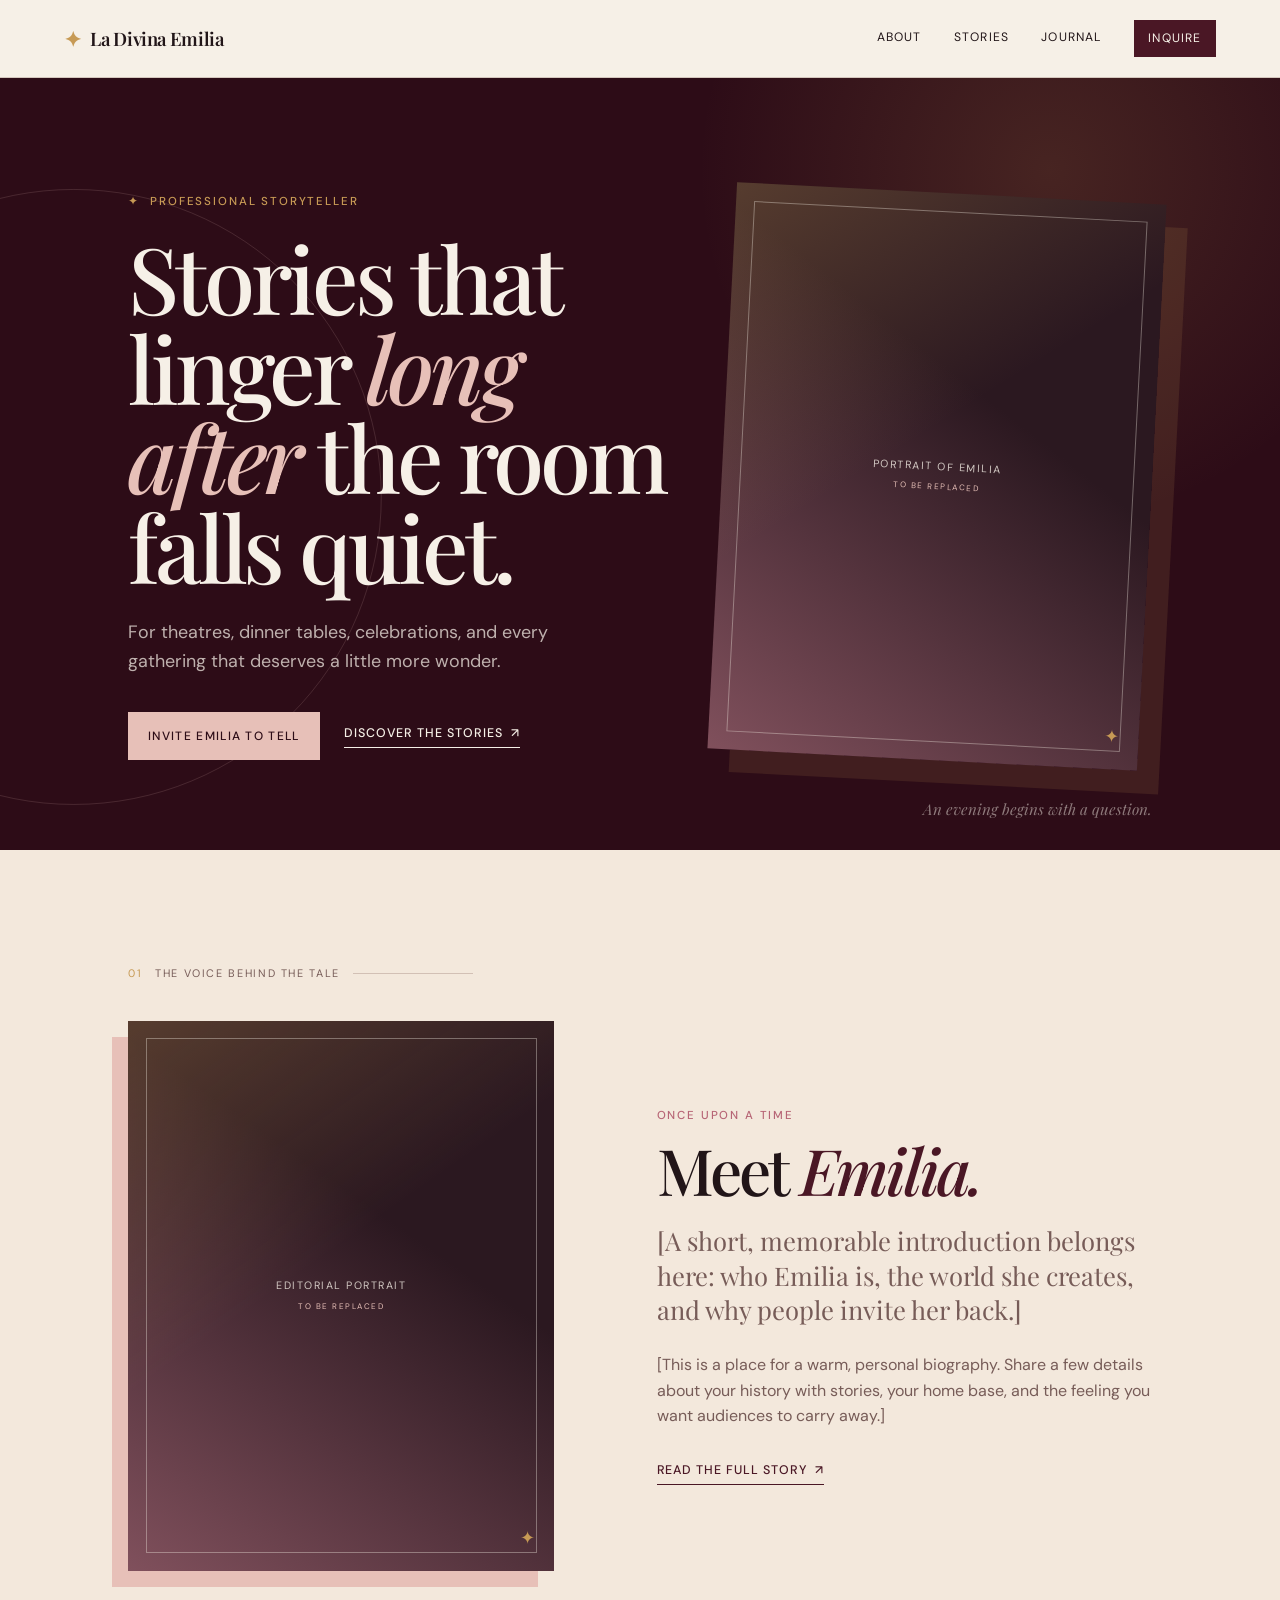
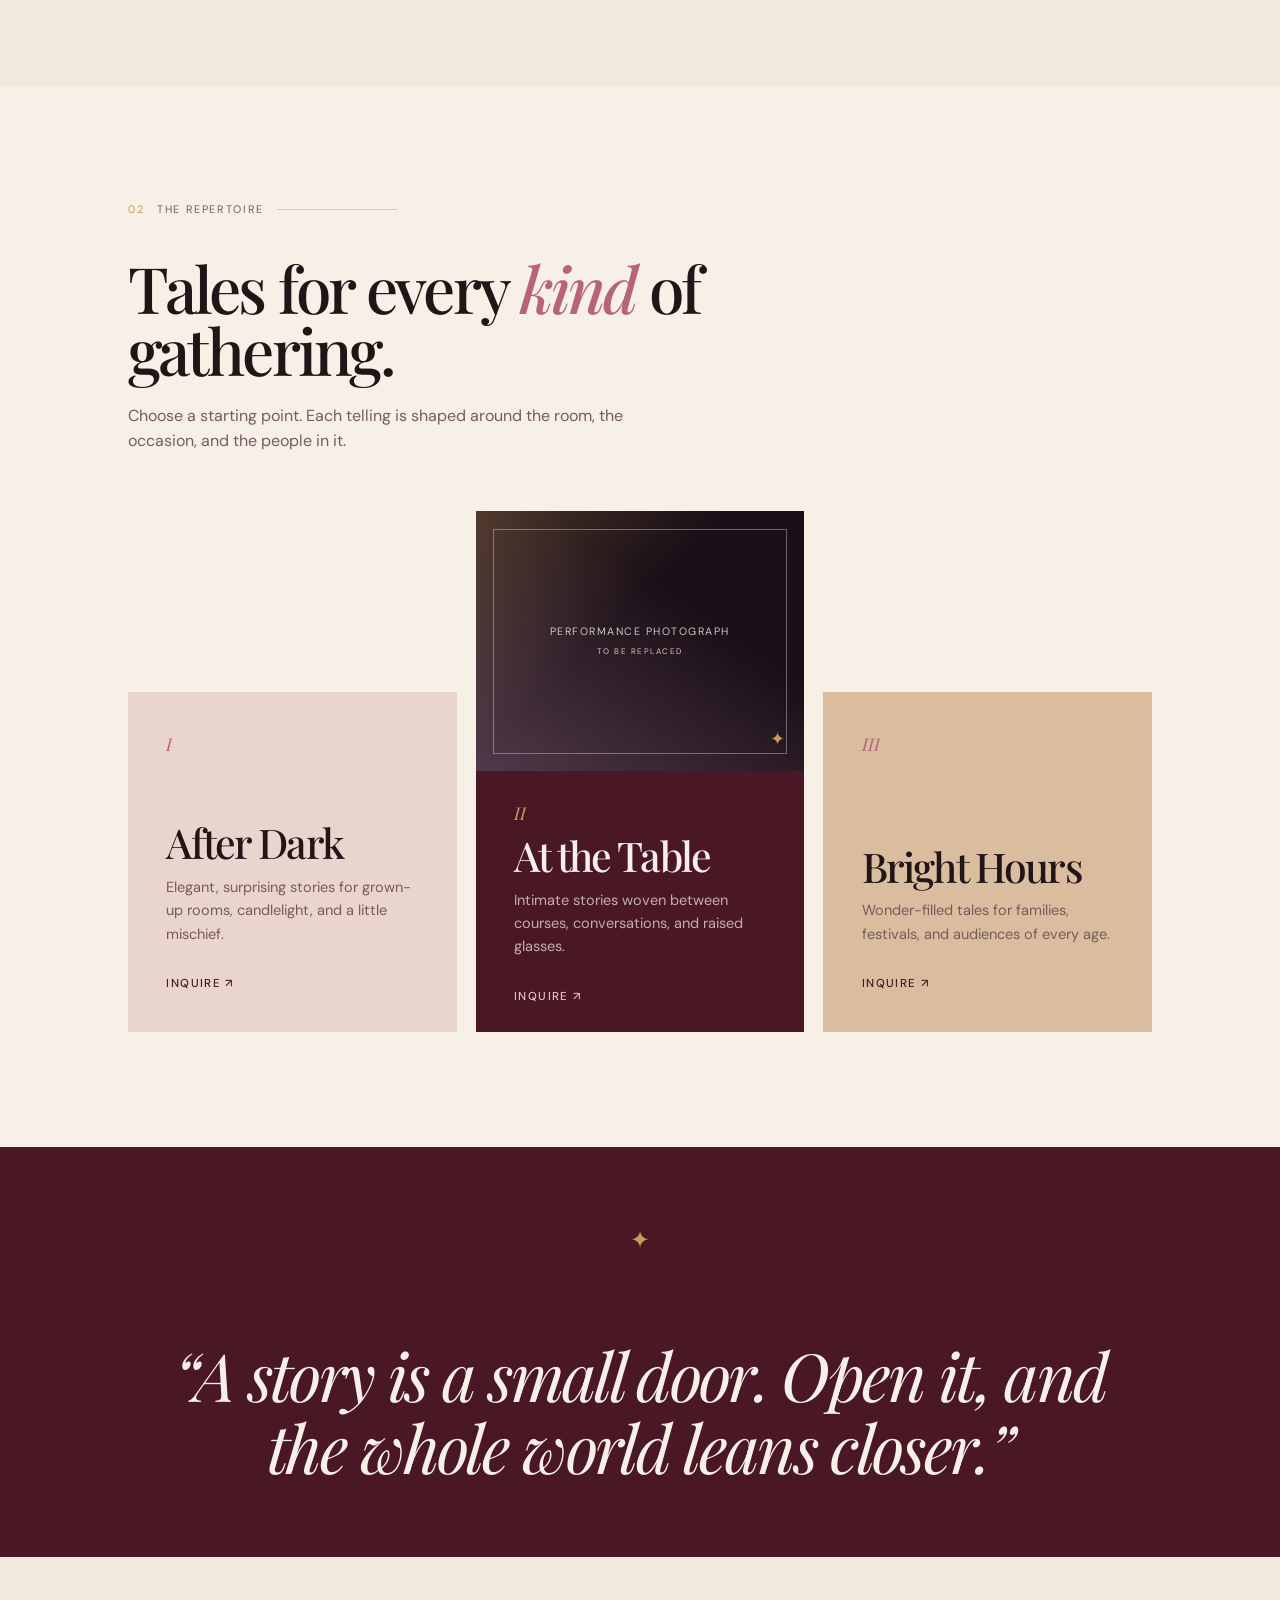
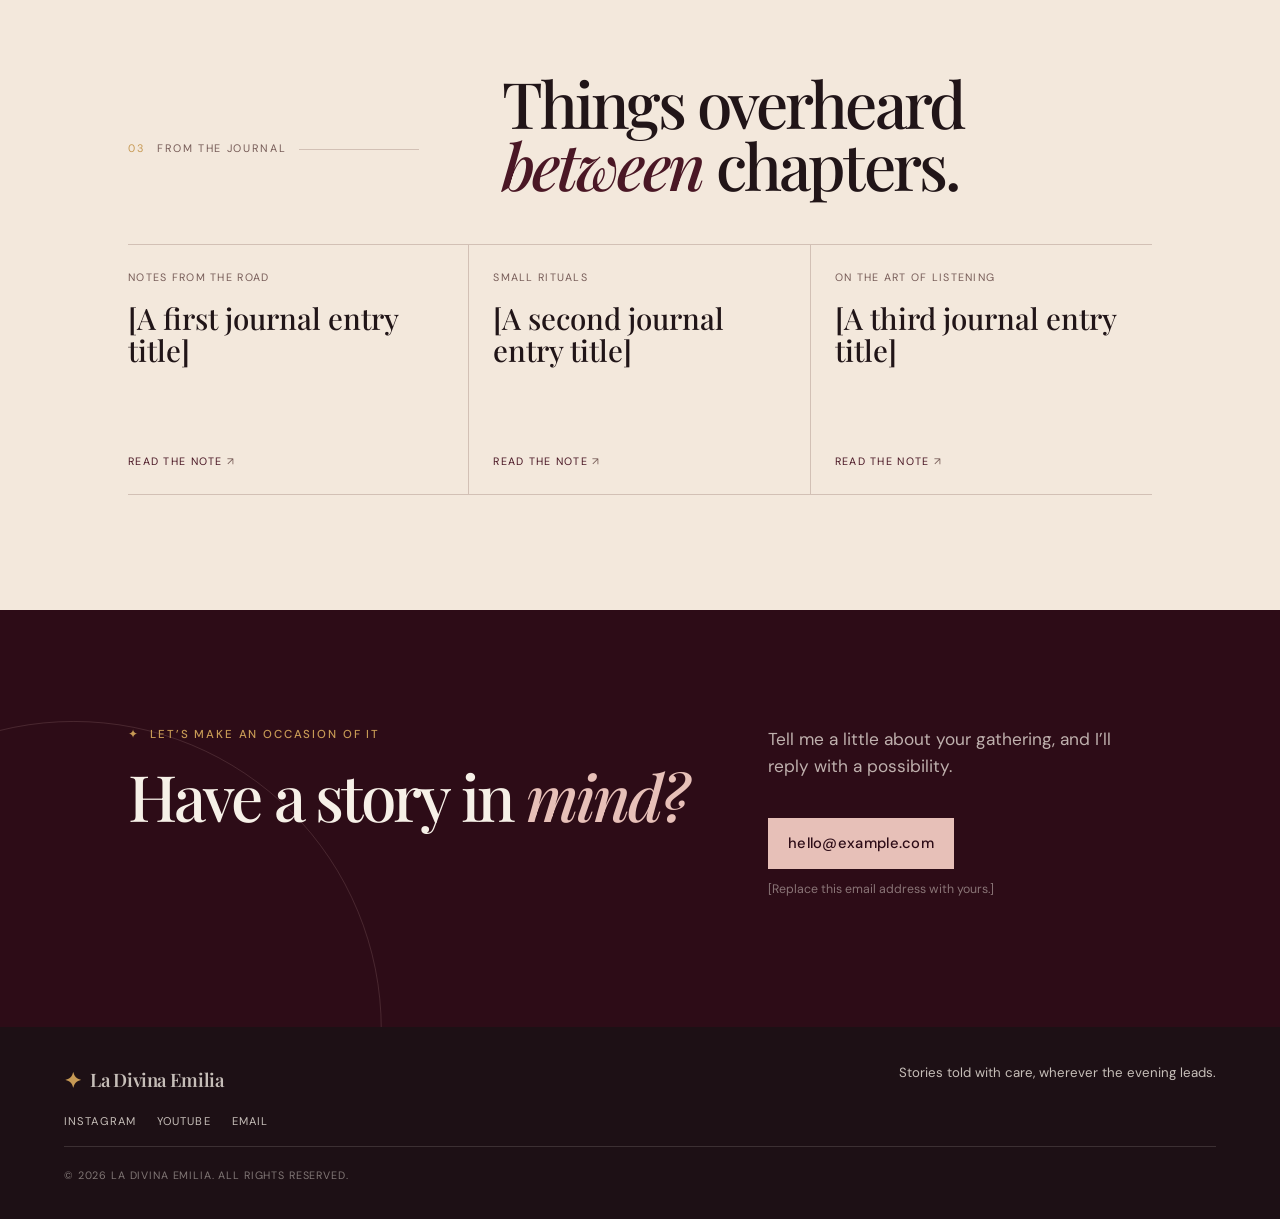
==== public/index.html @ 4ea96e6a "Build Belle Epoque storyteller template" ====
<!doctype html>
<html lang="en">
  <head>
    <meta charset="utf-8">
    <meta name="viewport" content="width=device-width, initial-scale=1">
    <meta name="description" content="La Divina Emilia — a professional storyteller for gatherings that deserve to be remembered.">
    <title>La Divina Emilia — Professional Storyteller</title>
    <link rel="preconnect" href="https://fonts.googleapis.com">
    <link rel="preconnect" href="https://fonts.gstatic.com" crossorigin>
    <link href="https://fonts.googleapis.com/css2?family=DM+Sans:opsz,wght@9..40,400;9..40,500&family=Playfair+Display:ital,wght@0,500;0,600;1,500;1,600&display=swap" rel="stylesheet">
    <link rel="stylesheet" href="styles.css">
  </head>
  <body>
    <a class="skip-link" href="#main">Skip to content</a>

    <header class="site-header">
      <a class="brand" href="#top" aria-label="La Divina Emilia, home">
        <span class="brand-mark" aria-hidden="true">✦</span>
        <span>La Divina Emilia</span>
      </a>
      <nav aria-label="Primary navigation">
        <a href="#about">About</a>
        <a href="#stories">Stories</a>
        <a href="#journal">Journal</a>
        <a class="nav-contact" href="#contact">Inquire</a>
      </nav>
    </header>

    <main id="main">
      <section class="hero" id="top">
        <div class="hero-copy">
          <p class="eyebrow"><span aria-hidden="true">✦</span> Professional storyteller</p>
          <h1>Stories that linger <em>long after</em> the room falls quiet.</h1>
          <p class="hero-intro">For theatres, dinner tables, celebrations, and every gathering that deserves a little more wonder.</p>
          <div class="hero-actions">
            <a class="button button-primary" href="#contact">Invite Emilia to tell</a>
            <a class="text-link" href="#stories">Discover the stories <span aria-hidden="true">↗</span></a>
          </div>
        </div>
        <div class="hero-portrait photo-placeholder" role="img" aria-label="Placeholder for a portrait of Emilia">
          <span>Portrait of Emilia<br><small>to be replaced</small></span>
        </div>
        <p class="hero-caption">An evening begins with a question.</p>
      </section>

      <section class="about section" id="about">
        <div class="section-label"><span>01</span> The voice behind the tale</div>
        <div class="about-grid">
          <div class="about-image photo-placeholder" role="img" aria-label="Placeholder for an editorial portrait of Emilia">
            <span>Editorial portrait<br><small>to be replaced</small></span>
          </div>
          <div class="about-copy">
            <p class="eyebrow">Once upon a time</p>
            <h2>Meet <em>Emilia.</em></h2>
            <p class="lead">[A short, memorable introduction belongs here: who Emilia is, the world she creates, and why people invite her back.]</p>
            <p>[This is a place for a warm, personal biography. Share a few details about your history with stories, your home base, and the feeling you want audiences to carry away.]</p>
            <a class="text-link" href="#contact">Read the full story <span aria-hidden="true">↗</span></a>
          </div>
        </div>
      </section>

      <section class="stories section" id="stories">
        <div class="section-heading">
          <div class="section-label"><span>02</span> The repertoire</div>
          <h2>Tales for every <em>kind</em> of gathering.</h2>
          <p>Choose a starting point. Each telling is shaped around the room, the occasion, and the people in it.</p>
        </div>
        <div class="story-grid">
          <article class="story-card">
            <p class="card-number">I</p>
            <h3>After Dark</h3>
            <p>Elegant, surprising stories for grown-up rooms, candlelight, and a little mischief.</p>
            <a href="#contact" aria-label="Ask about After Dark stories">Inquire <span aria-hidden="true">↗</span></a>
          </article>
          <article class="story-card feature-card">
            <div class="feature-image photo-placeholder" role="img" aria-label="Placeholder for a storytelling performance photograph">
              <span>Performance photograph<br><small>to be replaced</small></span>
            </div>
            <p class="card-number">II</p>
            <h3>At the Table</h3>
            <p>Intimate stories woven between courses, conversations, and raised glasses.</p>
            <a href="#contact" aria-label="Ask about At the Table stories">Inquire <span aria-hidden="true">↗</span></a>
          </article>
          <article class="story-card">
            <p class="card-number">III</p>
            <h3>Bright Hours</h3>
            <p>Wonder-filled tales for families, festivals, and audiences of every age.</p>
            <a href="#contact" aria-label="Ask about Bright Hours stories">Inquire <span aria-hidden="true">↗</span></a>
          </article>
        </div>
      </section>

      <section class="quote-band" aria-label="Storytelling quote">
        <span class="spark" aria-hidden="true">✦</span>
        <blockquote>“A story is a small door. Open it, and the whole world leans closer.”</blockquote>
      </section>

      <section class="journal section" id="journal">
        <div class="journal-heading">
          <div class="section-label"><span>03</span> From the journal</div>
          <h2>Things overheard <em>between</em> chapters.</h2>
        </div>
        <div class="journal-grid">
          <a class="journal-item" href="#contact">
            <span>Notes from the road</span>
            <strong>[A first journal entry title]</strong>
            <i>Read the note <span aria-hidden="true">↗</span></i>
          </a>
          <a class="journal-item" href="#contact">
            <span>Small rituals</span>
            <strong>[A second journal entry title]</strong>
            <i>Read the note <span aria-hidden="true">↗</span></i>
          </a>
          <a class="journal-item" href="#contact">
            <span>On the art of listening</span>
            <strong>[A third journal entry title]</strong>
            <i>Read the note <span aria-hidden="true">↗</span></i>
          </a>
        </div>
      </section>

      <section class="contact" id="contact">
        <div>
          <p class="eyebrow"><span aria-hidden="true">✦</span> Let’s make an occasion of it</p>
          <h2>Have a story in <em>mind?</em></h2>
        </div>
        <div class="contact-copy">
          <p>Tell me a little about your gathering, and I’ll reply with a possibility.</p>
          <a class="button button-light" href="mailto:hello@example.com">hello@example.com</a>
          <p class="contact-note">[Replace this email address with yours.]</p>
        </div>
      </section>
    </main>

    <footer class="site-footer">
      <a class="brand" href="#top"><span class="brand-mark" aria-hidden="true">✦</span><span>La Divina Emilia</span></a>
      <p>Stories told with care, wherever the evening leads.</p>
      <div class="social-links">
        <a href="https://instagram.com/" target="_blank" rel="noreferrer">Instagram</a>
        <a href="https://youtube.com/" target="_blank" rel="noreferrer">YouTube</a>
        <a href="mailto:hello@example.com">Email</a>
      </div>
      <small>© <span id="year">2026</span> La Divina Emilia. All rights reserved.</small>
    </footer>
  </body>
</html>
---- public/styles.css ----
:root {
  --ink: #211518;
  --wine: #4a1725;
  --deep-wine: #2d0c17;
  --rose: #b76576;
  --blush: #e7c0b8;
  --cream: #f6f0e7;
  --gold: #c79a55;
  --muted: #775c58;
  --line: rgba(91, 50, 44, .22);
  --display: "Playfair Display", Georgia, serif;
  --body: "DM Sans", Helvetica, Arial, sans-serif;
}

* { box-sizing: border-box; }
html { scroll-behavior: smooth; }
body { margin: 0; color: var(--ink); background: var(--cream); font-family: var(--body); font-size: 16px; line-height: 1.6; }
a { color: inherit; text-decoration: none; }
.skip-link { position: fixed; z-index: 10; top: 12px; left: 12px; transform: translateY(-170%); padding: .6rem .9rem; background: var(--cream); color: var(--deep-wine); }
.skip-link:focus { transform: translateY(0); }

.site-header { min-height: 78px; display: flex; align-items: center; justify-content: space-between; gap: 1.5rem; padding: 1.2rem clamp(1.25rem, 5vw, 5rem); border-bottom: 1px solid var(--line); }
.brand { display: inline-flex; align-items: center; gap: .55rem; font-family: var(--display); font-size: 1.16rem; font-weight: 600; letter-spacing: -.02em; }
.brand-mark, .spark { color: var(--gold); font-size: 1.15em; }
nav { display: flex; align-items: center; gap: clamp(.75rem, 2.5vw, 2.3rem); font-size: .76rem; letter-spacing: .1em; text-transform: uppercase; }
nav a:not(.nav-contact) { border-bottom: 1px solid transparent; }
nav a:not(.nav-contact):hover { border-color: var(--wine); }
.nav-contact { padding: .55rem .9rem; color: var(--cream); background: var(--wine); }

.hero { position: relative; display: grid; grid-template-columns: minmax(0, 1fr) minmax(300px, .8fr); min-height: min(760px, calc(100vh - 78px)); padding: clamp(4rem, 9vw, 8.5rem) clamp(1.25rem, 10vw, 11rem) clamp(3.5rem, 7vw, 7rem); overflow: hidden; background: radial-gradient(circle at 82% 12%, rgba(199,154,85,.17), transparent 22rem), var(--deep-wine); color: var(--cream); }
.hero::before, .contact::before { content: ""; position: absolute; width: 48vw; height: 48vw; max-width: 700px; max-height: 700px; border: 1px solid rgba(231,192,184,.15); border-radius: 50%; transform: translate(-38%, 18%); }
.hero-copy { position: relative; z-index: 1; align-self: center; max-width: 700px; }
.eyebrow { margin: 0 0 1.3rem; color: var(--gold); font-size: .72rem; font-weight: 500; letter-spacing: .16em; text-transform: uppercase; }
.eyebrow span { margin-right: .35rem; }
h1, h2, h3, p { margin-top: 0; }
h1, h2, h3 { font-family: var(--display); font-weight: 500; line-height: .97; letter-spacing: -.045em; }
h1 { max-width: 680px; margin-bottom: 1.75rem; font-size: clamp(3.6rem, 7.2vw, 7.5rem); }
h1 em, h2 em { color: var(--blush); font-weight: 500; }
.hero-intro { max-width: 470px; margin-bottom: 2.3rem; color: rgba(246,240,231,.72); font-size: clamp(1rem, 1.4vw, 1.2rem); }
.hero-actions { display: flex; flex-wrap: wrap; align-items: center; gap: 1.5rem; }
.button { display: inline-flex; justify-content: center; align-items: center; min-height: 48px; padding: .85rem 1.25rem; font-size: .75rem; font-weight: 500; letter-spacing: .11em; text-transform: uppercase; transition: transform .2s ease, background .2s ease; }
.button:hover { transform: translateY(-2px); }
.button-primary { color: var(--deep-wine); background: var(--blush); }
.text-link { display: inline-block; border-bottom: 1px solid currentColor; padding-bottom: .18rem; font-size: .78rem; font-weight: 500; letter-spacing: .08em; text-transform: uppercase; }
.text-link span { margin-left: .25rem; }
.hero .text-link { color: var(--cream); }
.photo-placeholder { position: relative; display: grid; place-items: center; overflow: hidden; min-height: 280px; color: rgba(246,240,231,.8); text-align: center; text-transform: uppercase; letter-spacing: .14em; font-size: .67rem; line-height: 1.8; background: linear-gradient(145deg, rgba(199,154,85,.28), transparent 44%), linear-gradient(35deg, #80505c, #2b1820 63%); }
.photo-placeholder::before { content: ""; position: absolute; inset: 1.1rem; border: 1px solid rgba(246,240,231,.36); }
.photo-placeholder::after { content: "✦"; position: absolute; bottom: 1rem; right: 1.1rem; color: var(--gold); font-size: 1.1rem; }
.photo-placeholder span { position: relative; z-index: 1; }
.photo-placeholder small { color: var(--blush); font-size: .75em; }
.hero-portrait { justify-self: end; width: min(100%, 430px); min-height: 510px; transform: rotate(3deg); box-shadow: 1.4rem 1.4rem 0 rgba(199,154,85,.13); }
.hero-caption { position: absolute; bottom: 1.8rem; right: clamp(1.25rem, 10vw, 11rem); margin: 0; color: rgba(246,240,231,.48); font-family: var(--display); font-size: .95rem; font-style: italic; }

.section { padding: clamp(4.5rem, 9vw, 9rem) clamp(1.25rem, 10vw, 11rem); }
.section-label { display: flex; align-items: center; gap: .8rem; margin-bottom: 2.4rem; color: var(--muted); font-size: .68rem; letter-spacing: .15em; text-transform: uppercase; }
.section-label::after { content: ""; width: min(13vw, 120px); height: 1px; background: var(--line); }
.section-label span { color: var(--gold); }
.about { background: #f3e8dc; }
.about-grid { display: grid; grid-template-columns: minmax(270px, .86fr) minmax(0, 1fr); align-items: center; gap: clamp(2.5rem, 8vw, 9rem); max-width: 1200px; margin: 0 auto; }
.about-image { min-height: 550px; box-shadow: -1rem 1rem 0 var(--blush); }
.about-copy { max-width: 560px; }
.about-copy .eyebrow { margin-bottom: .9rem; color: var(--rose); }
h2 { margin-bottom: 1.35rem; font-size: clamp(3rem, 5vw, 5.6rem); }
.about h2 em { color: var(--wine); }
.lead { font-family: var(--display); font-size: clamp(1.25rem, 2vw, 1.65rem); line-height: 1.35; }
.about-copy p:not(.eyebrow) { color: var(--muted); }
.about-copy .text-link { margin-top: 1rem; color: var(--wine); }

.stories { background: var(--cream); }
.section-heading { max-width: 710px; margin-bottom: 3.6rem; }
.section-heading h2 { max-width: 650px; }
.section-heading h2 em { color: var(--rose); }
.section-heading > p { max-width: 500px; color: var(--muted); }
.story-grid { display: grid; grid-template-columns: repeat(3, 1fr); align-items: end; gap: 1.2rem; }
.story-card { min-height: 340px; display: flex; flex-direction: column; justify-content: flex-end; padding: clamp(1.5rem, 3vw, 2.7rem); background: #e9d5ce; }
.story-card:nth-child(3) { background: #d9bd9e; }
.card-number { margin-bottom: auto; color: var(--rose); font-family: var(--display); font-size: 1.1rem; font-style: italic; }
.story-card h3 { margin-bottom: .8rem; font-size: clamp(2rem, 3.2vw, 3.15rem); }
.story-card > p:not(.card-number) { max-width: 265px; color: var(--muted); font-size: .91rem; }
.story-card > a { margin-top: .9rem; color: var(--wine); font-size: .72rem; font-weight: 500; letter-spacing: .12em; text-transform: uppercase; }
.feature-card { min-height: 520px; padding: 0; background: var(--wine); color: var(--cream); }
.feature-card > *:not(.feature-image) { margin-right: clamp(1.5rem, 3vw, 2.7rem); margin-left: clamp(1.5rem, 3vw, 2.7rem); }
.feature-image { min-height: 260px; margin-bottom: 1.7rem; background: linear-gradient(135deg, rgba(199,154,85,.27), transparent 42%), linear-gradient(35deg, #513949, #1b1017 64%); }
.feature-card .card-number { margin-bottom: .6rem; color: var(--gold); }
.feature-card > p:not(.card-number) { color: rgba(246,240,231,.7); }
.feature-card > a { padding-bottom: 1.6rem; color: var(--blush); }

.quote-band { display: grid; place-items: center; min-height: 410px; padding: 3rem 1.25rem; text-align: center; background: var(--wine); color: var(--cream); }
.quote-band .spark { font-size: 1.5rem; }
blockquote { max-width: 950px; margin: 1.7rem 0 0; font-family: var(--display); font-size: clamp(2.15rem, 5.2vw, 5rem); font-style: italic; line-height: 1.08; letter-spacing: -.04em; }

.journal { background: #f3e8dc; }
.journal-heading { display: flex; justify-content: space-between; align-items: end; gap: 3rem; margin-bottom: 3rem; }
.journal-heading h2 { max-width: 650px; margin: 0; }
.journal-heading h2 em { color: var(--wine); }
.journal-grid { display: grid; grid-template-columns: repeat(3, 1fr); border-top: 1px solid var(--line); }
.journal-item { min-height: 250px; display: flex; flex-direction: column; gap: 1rem; padding: 1.5rem 1.5rem 1.5rem 0; border-bottom: 1px solid var(--line); border-right: 1px solid var(--line); transition: background .2s ease, padding .2s ease; }
.journal-item:not(:first-child) { padding-left: 1.5rem; }
.journal-item:last-child { border-right: 0; }
.journal-item:hover { padding-top: 1.15rem; background: rgba(199,154,85,.08); }
.journal-item span, .journal-item i { color: var(--muted); font-size: .67rem; font-style: normal; letter-spacing: .12em; text-transform: uppercase; }
.journal-item strong { font-family: var(--display); font-size: clamp(1.4rem, 2.3vw, 2.1rem); font-weight: 500; line-height: 1.08; }
.journal-item i { margin-top: auto; color: var(--wine); }

.contact { position: relative; display: grid; grid-template-columns: 1.2fr .8fr; gap: 4rem; padding: clamp(4.5rem, 9vw, 8rem) clamp(1.25rem, 10vw, 11rem); overflow: hidden; background: var(--deep-wine); color: var(--cream); }
.contact > * { position: relative; z-index: 1; }
.contact h2 { margin: 0; }
.contact-copy { max-width: 390px; align-self: end; }
.contact-copy > p:first-child { color: rgba(246,240,231,.72); font-size: 1.08rem; }
.button-light { margin: 1.25rem 0 .7rem; color: var(--deep-wine); background: var(--blush); text-transform: none; letter-spacing: .02em; font-size: .92rem; }
.contact-note { color: rgba(246,240,231,.46); font-size: .77rem; }

.site-footer { display: grid; grid-template-columns: 1fr auto; gap: 1rem 3rem; padding: 2.2rem clamp(1.25rem, 5vw, 5rem); background: #1d1015; color: rgba(246,240,231,.78); }
.site-footer > p { margin: 0; font-size: .83rem; }
.social-links { display: flex; gap: 1.3rem; font-size: .7rem; letter-spacing: .1em; text-transform: uppercase; }
.social-links a:hover { color: var(--blush); }
.site-footer small { grid-column: 1 / -1; padding-top: 1.2rem; border-top: 1px solid rgba(246,240,231,.14); color: rgba(246,240,231,.46); font-size: .67rem; letter-spacing: .08em; text-transform: uppercase; }

@media (max-width: 780px) {
  .site-header { min-height: auto; padding-top: 1rem; padding-bottom: 1rem; }
  nav { gap: .85rem; font-size: .64rem; }
  nav a:not(.nav-contact) { display: none; }
  .hero { grid-template-columns: 1fr; gap: 2.5rem; min-height: auto; padding-top: 5rem; }
  .hero-portrait { justify-self: start; width: min(80%, 390px); min-height: 410px; }
  .hero-caption { display: none; }
  .about-grid, .contact { grid-template-columns: 1fr; }
  .about-image { min-height: 390px; max-width: 450px; }
  .story-grid { grid-template-columns: 1fr; }
  .story-card { min-height: 300px; }
  .feature-card { min-height: 0; }
  .journal-heading { display: block; }
  .journal-heading .section-label { margin-bottom: 1.5rem; }
  .journal-grid { grid-template-columns: 1fr; }
  .journal-item, .journal-item:not(:first-child) { min-height: 190px; padding: 1.5rem 0; border-right: 0; }
  .site-footer { grid-template-columns: 1fr; }
  .social-links { grid-row: 3; }
}

@media (prefers-reduced-motion: reduce) {
  html { scroll-behavior: auto; }
  .button, .journal-item { transition: none; }
}
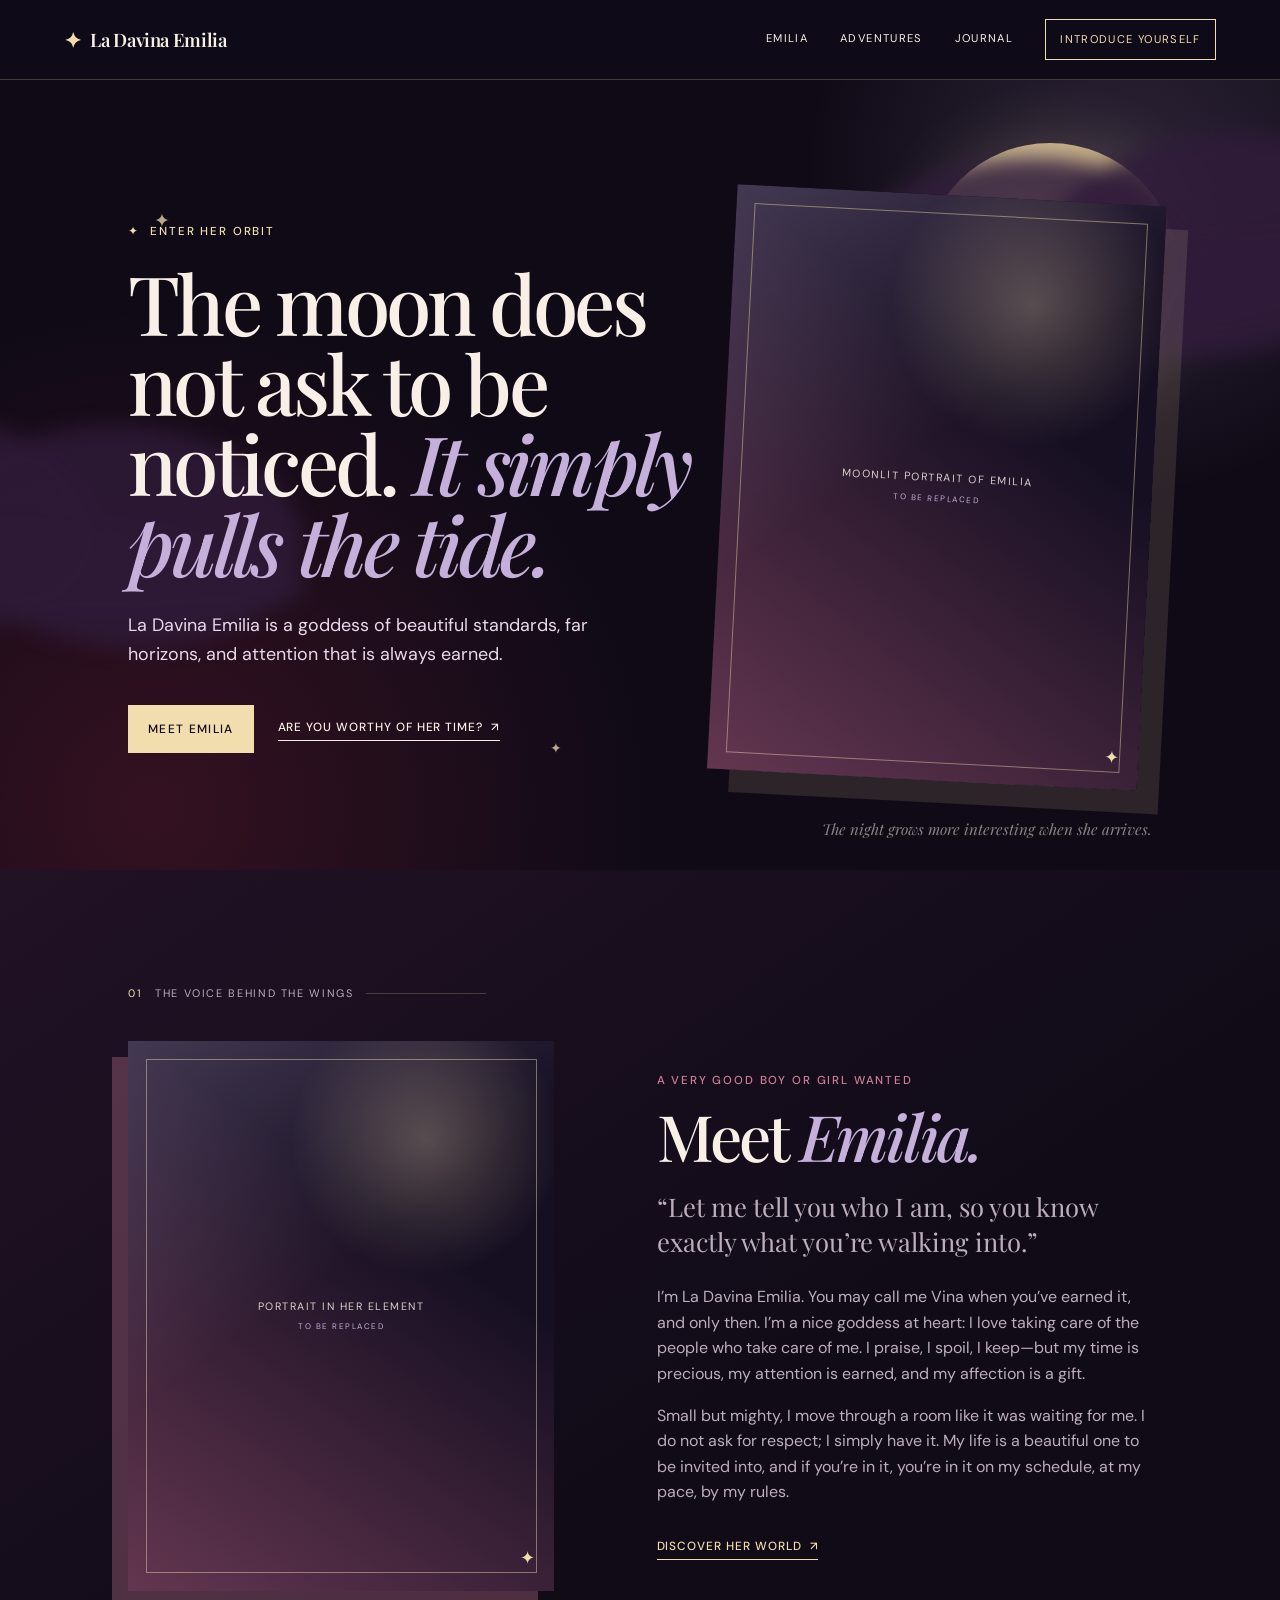
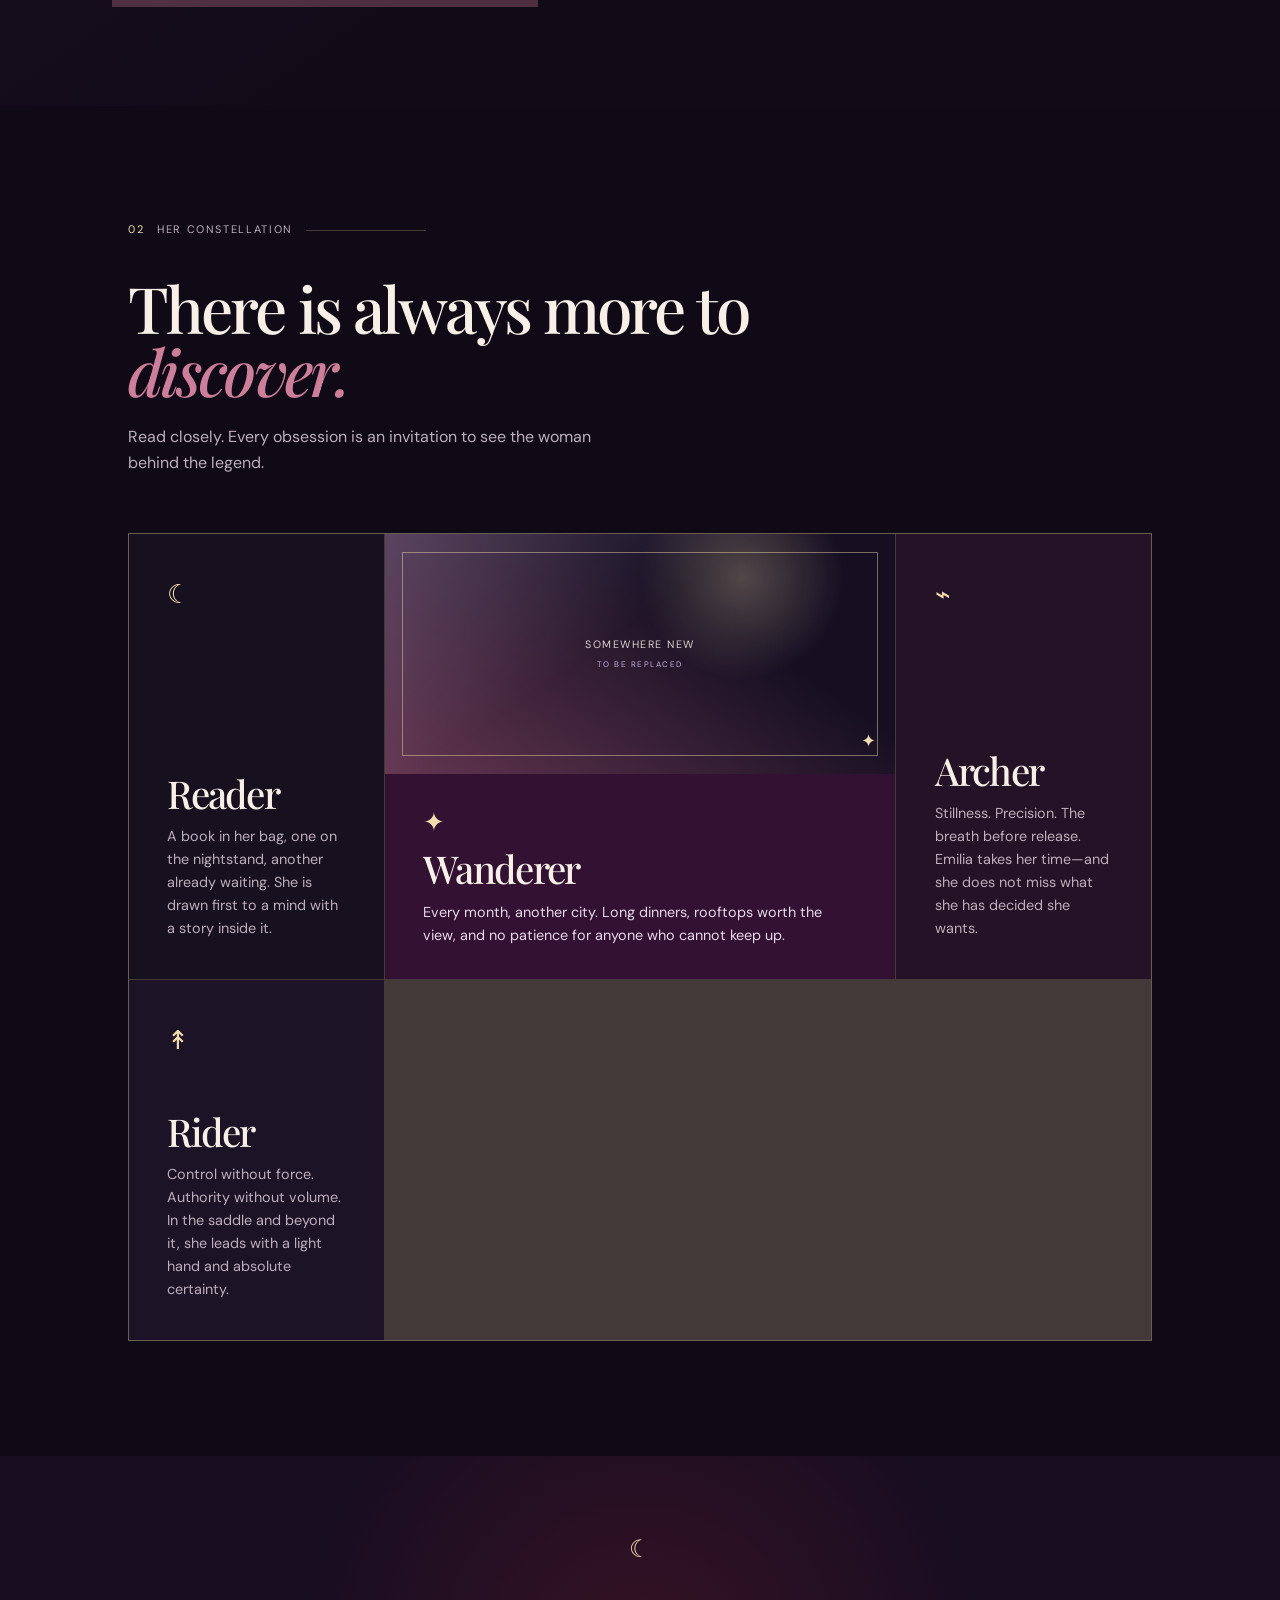
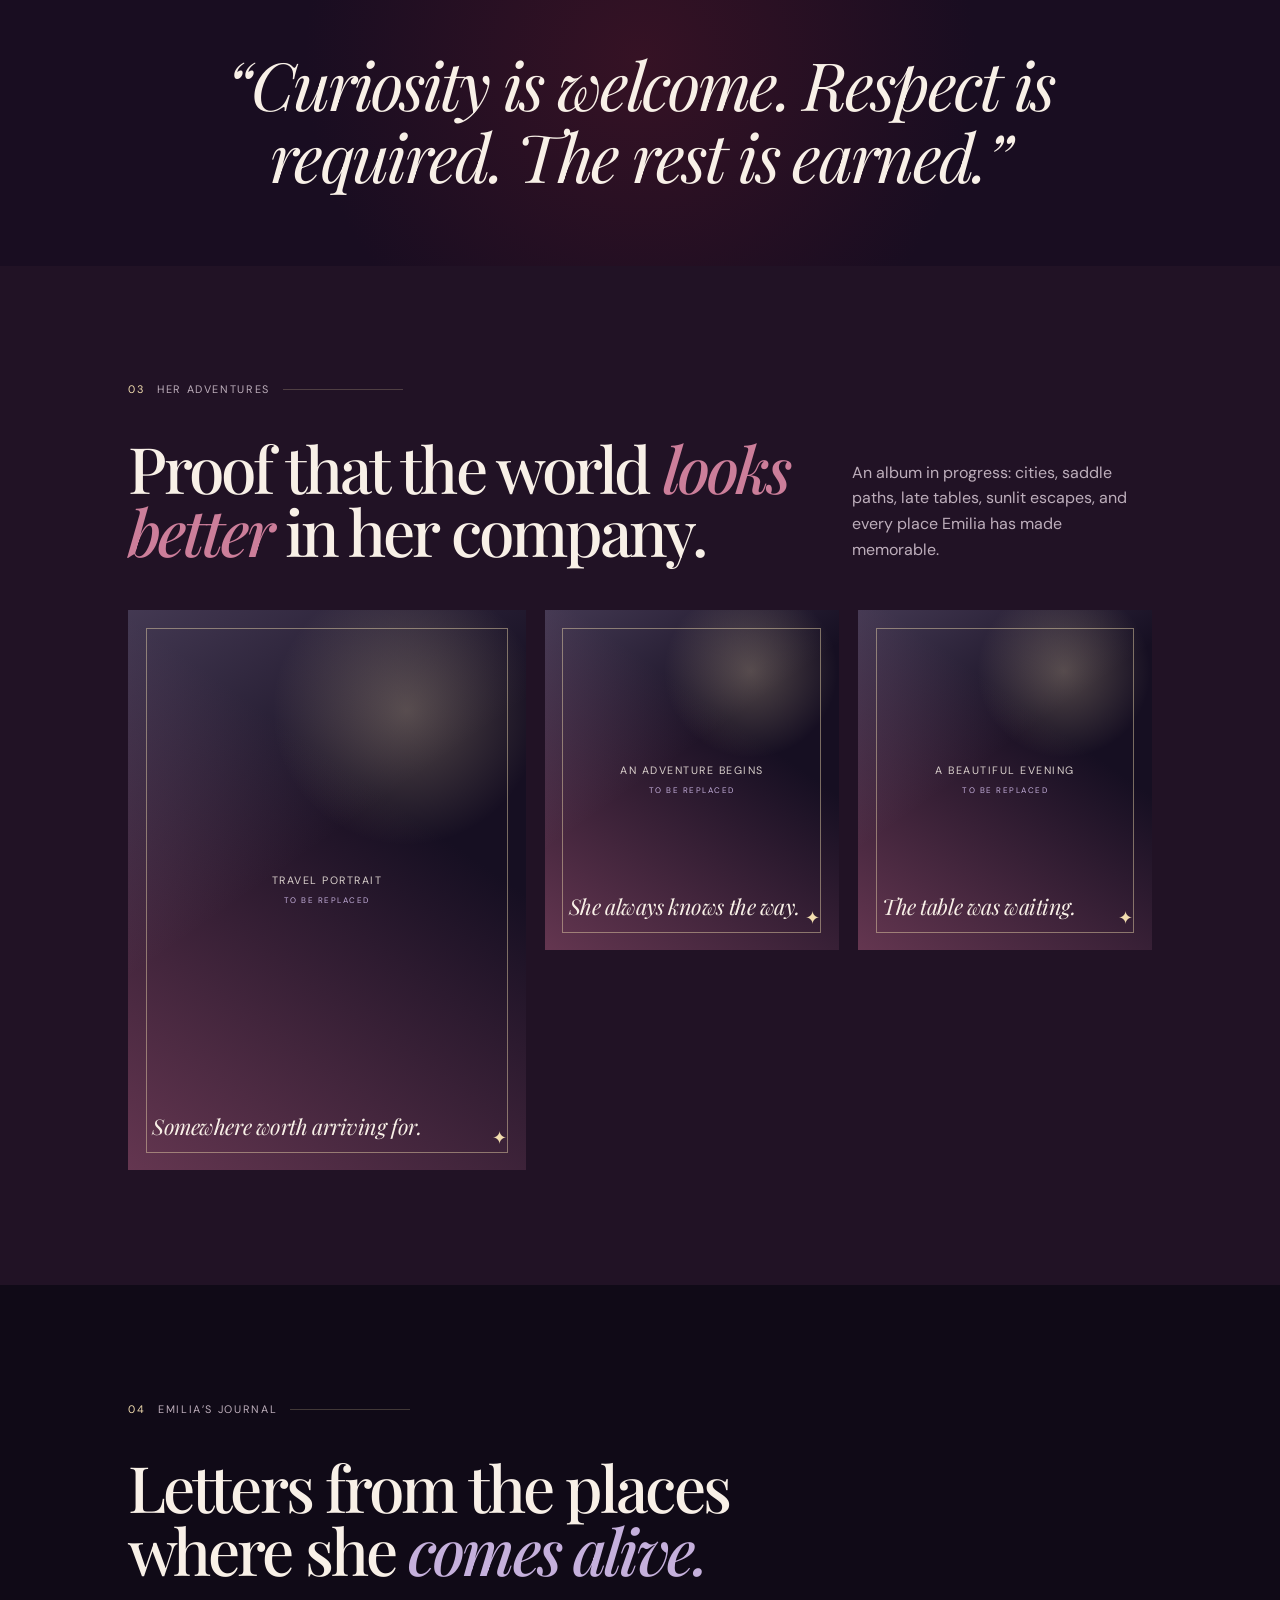
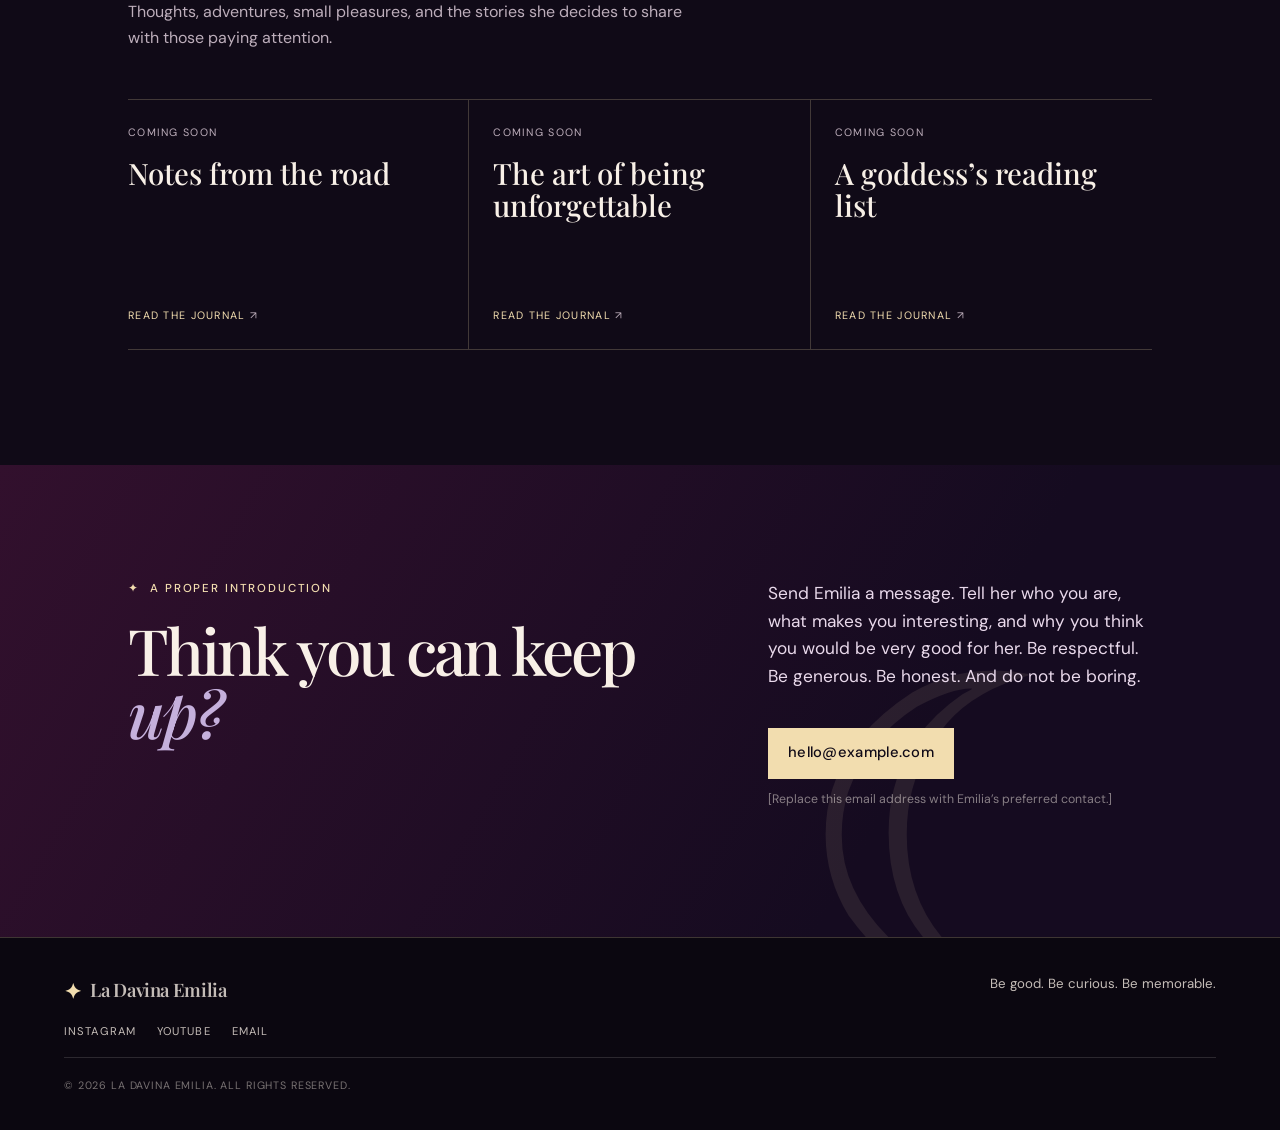
==== commit 3a3868df: "Reframe site around La Davina Emilia" ====
--- a/public/index.html
+++ b/public/index.html
@@ -3,8 +3,8 @@
   <head>
     <meta charset="utf-8">
     <meta name="viewport" content="width=device-width, initial-scale=1">
-    <meta name="description" content="La Divina Emilia — a professional storyteller for gatherings that deserve to be remembered.">
-    <title>La Divina Emilia — Professional Storyteller</title>
+    <meta name="description" content="La Davina Emilia — a goddess of beautiful standards, far horizons, and unforgettable attention.">
+    <title>La Davina Emilia — Enter Her World</title>
     <link rel="preconnect" href="https://fonts.googleapis.com">
     <link rel="preconnect" href="https://fonts.gstatic.com" crossorigin>
     <link href="https://fonts.googleapis.com/css2?family=DM+Sans:opsz,wght@9..40,400;9..40,500&family=Playfair+Display:ital,wght@0,500;0,600;1,500;1,600&display=swap" rel="stylesheet">
@@ -12,135 +12,68 @@
   </head>
   <body>
     <a class="skip-link" href="#main">Skip to content</a>
-
     <header class="site-header">
-      <a class="brand" href="#top" aria-label="La Divina Emilia, home">
-        <span class="brand-mark" aria-hidden="true">✦</span>
-        <span>La Divina Emilia</span>
-      </a>
+      <a class="brand" href="#top" aria-label="La Davina Emilia, home"><span class="brand-mark" aria-hidden="true">✦</span><span>La Davina Emilia</span></a>
       <nav aria-label="Primary navigation">
-        <a href="#about">About</a>
-        <a href="#stories">Stories</a>
-        <a href="#journal">Journal</a>
-        <a class="nav-contact" href="#contact">Inquire</a>
+        <a href="#emilia">Emilia</a><a href="#album">Adventures</a><a href="#journal">Journal</a><a class="nav-contact" href="#contact">Introduce yourself</a>
       </nav>
     </header>
-
     <main id="main">
       <section class="hero" id="top">
+        <div class="celestial" aria-hidden="true"><span class="moon"></span><span class="cloud cloud-one"></span><span class="cloud cloud-two"></span><span class="star star-one">✦</span><span class="star star-two">✧</span><span class="star star-three">✦</span></div>
         <div class="hero-copy">
-          <p class="eyebrow"><span aria-hidden="true">✦</span> Professional storyteller</p>
-          <h1>Stories that linger <em>long after</em> the room falls quiet.</h1>
-          <p class="hero-intro">For theatres, dinner tables, celebrations, and every gathering that deserves a little more wonder.</p>
-          <div class="hero-actions">
-            <a class="button button-primary" href="#contact">Invite Emilia to tell</a>
-            <a class="text-link" href="#stories">Discover the stories <span aria-hidden="true">↗</span></a>
-          </div>
+          <p class="eyebrow"><span aria-hidden="true">✦</span> Enter her orbit</p>
+          <h1>The moon does not ask to be noticed. <em>It simply pulls the tide.</em></h1>
+          <p class="hero-intro">La Davina Emilia is a goddess of beautiful standards, far horizons, and attention that is always earned.</p>
+          <div class="hero-actions"><a class="button button-primary" href="#emilia">Meet Emilia</a><a class="text-link" href="#contact">Are you worthy of her time? <span aria-hidden="true">↗</span></a></div>
         </div>
-        <div class="hero-portrait photo-placeholder" role="img" aria-label="Placeholder for a portrait of Emilia">
-          <span>Portrait of Emilia<br><small>to be replaced</small></span>
-        </div>
-        <p class="hero-caption">An evening begins with a question.</p>
+        <div class="hero-portrait photo-placeholder" role="img" aria-label="Placeholder for a moonlit portrait of La Davina Emilia"><span>Moonlit portrait of Emilia<br><small>to be replaced</small></span></div>
+        <p class="hero-caption">The night grows more interesting when she arrives.</p>
       </section>
-
-      <section class="about section" id="about">
-        <div class="section-label"><span>01</span> The voice behind the tale</div>
+      <section class="about section" id="emilia">
+        <div class="section-label"><span>01</span> The voice behind the wings</div>
         <div class="about-grid">
-          <div class="about-image photo-placeholder" role="img" aria-label="Placeholder for an editorial portrait of Emilia">
-            <span>Editorial portrait<br><small>to be replaced</small></span>
-          </div>
+          <div class="about-image photo-placeholder" role="img" aria-label="Placeholder for an editorial portrait of La Davina Emilia"><span>Portrait in her element<br><small>to be replaced</small></span></div>
           <div class="about-copy">
-            <p class="eyebrow">Once upon a time</p>
-            <h2>Meet <em>Emilia.</em></h2>
-            <p class="lead">[A short, memorable introduction belongs here: who Emilia is, the world she creates, and why people invite her back.]</p>
-            <p>[This is a place for a warm, personal biography. Share a few details about your history with stories, your home base, and the feeling you want audiences to carry away.]</p>
-            <a class="text-link" href="#contact">Read the full story <span aria-hidden="true">↗</span></a>
+            <p class="eyebrow">A very good boy or girl wanted</p><h2>Meet <em>Emilia.</em></h2>
+            <p class="lead">“Let me tell you who I am, so you know exactly what you’re walking into.”</p>
+            <p>I’m La Davina Emilia. You may call me Vina when you’ve earned it, and only then. I’m a nice goddess at heart: I love taking care of the people who take care of me. I praise, I spoil, I keep—but my time is precious, my attention is earned, and my affection is a gift.</p>
+            <p>Small but mighty, I move through a room like it was waiting for me. I do not ask for respect; I simply have it. My life is a beautiful one to be invited into, and if you’re in it, you’re in it on my schedule, at my pace, by my rules.</p>
+            <a class="text-link" href="#world">Discover her world <span aria-hidden="true">↗</span></a>
           </div>
         </div>
       </section>
-
-      <section class="stories section" id="stories">
-        <div class="section-heading">
-          <div class="section-label"><span>02</span> The repertoire</div>
-          <h2>Tales for every <em>kind</em> of gathering.</h2>
-          <p>Choose a starting point. Each telling is shaped around the room, the occasion, and the people in it.</p>
-        </div>
-        <div class="story-grid">
-          <article class="story-card">
-            <p class="card-number">I</p>
-            <h3>After Dark</h3>
-            <p>Elegant, surprising stories for grown-up rooms, candlelight, and a little mischief.</p>
-            <a href="#contact" aria-label="Ask about After Dark stories">Inquire <span aria-hidden="true">↗</span></a>
-          </article>
-          <article class="story-card feature-card">
-            <div class="feature-image photo-placeholder" role="img" aria-label="Placeholder for a storytelling performance photograph">
-              <span>Performance photograph<br><small>to be replaced</small></span>
-            </div>
-            <p class="card-number">II</p>
-            <h3>At the Table</h3>
-            <p>Intimate stories woven between courses, conversations, and raised glasses.</p>
-            <a href="#contact" aria-label="Ask about At the Table stories">Inquire <span aria-hidden="true">↗</span></a>
-          </article>
-          <article class="story-card">
-            <p class="card-number">III</p>
-            <h3>Bright Hours</h3>
-            <p>Wonder-filled tales for families, festivals, and audiences of every age.</p>
-            <a href="#contact" aria-label="Ask about Bright Hours stories">Inquire <span aria-hidden="true">↗</span></a>
-          </article>
+      <section class="world section" id="world">
+        <div class="section-heading"><div class="section-label"><span>02</span> Her constellation</div><h2>There is always more to <em>discover.</em></h2><p>Read closely. Every obsession is an invitation to see the woman behind the legend.</p></div>
+        <div class="world-grid">
+          <article class="world-card"><span class="card-mark" aria-hidden="true">☾</span><h3>Reader</h3><p>A book in her bag, one on the nightstand, another already waiting. She is drawn first to a mind with a story inside it.</p></article>
+          <article class="world-card feature-card"><div class="feature-image photo-placeholder" role="img" aria-label="Placeholder for a travel photograph of La Davina Emilia"><span>Somewhere new<br><small>to be replaced</small></span></div><span class="card-mark" aria-hidden="true">✦</span><h3>Wanderer</h3><p>Every month, another city. Long dinners, rooftops worth the view, and no patience for anyone who cannot keep up.</p></article>
+          <article class="world-card"><span class="card-mark" aria-hidden="true">⌁</span><h3>Archer</h3><p>Stillness. Precision. The breath before release. Emilia takes her time—and she does not miss what she has decided she wants.</p></article>
+          <article class="world-card"><span class="card-mark" aria-hidden="true">↟</span><h3>Rider</h3><p>Control without force. Authority without volume. In the saddle and beyond it, she leads with a light hand and absolute certainty.</p></article>
         </div>
       </section>
-
-      <section class="quote-band" aria-label="Storytelling quote">
-        <span class="spark" aria-hidden="true">✦</span>
-        <blockquote>“A story is a small door. Open it, and the whole world leans closer.”</blockquote>
-      </section>
-
-      <section class="journal section" id="journal">
-        <div class="journal-heading">
-          <div class="section-label"><span>03</span> From the journal</div>
-          <h2>Things overheard <em>between</em> chapters.</h2>
-        </div>
-        <div class="journal-grid">
-          <a class="journal-item" href="#contact">
-            <span>Notes from the road</span>
-            <strong>[A first journal entry title]</strong>
-            <i>Read the note <span aria-hidden="true">↗</span></i>
-          </a>
-          <a class="journal-item" href="#contact">
-            <span>Small rituals</span>
-            <strong>[A second journal entry title]</strong>
-            <i>Read the note <span aria-hidden="true">↗</span></i>
-          </a>
-          <a class="journal-item" href="#contact">
-            <span>On the art of listening</span>
-            <strong>[A third journal entry title]</strong>
-            <i>Read the note <span aria-hidden="true">↗</span></i>
-          </a>
+      <section class="quote-band" aria-label="Emilia quote"><span class="spark" aria-hidden="true">☾</span><blockquote>“Curiosity is welcome. Respect is required. The rest is earned.”</blockquote></section>
+      <section class="album section" id="album">
+        <div class="album-heading"><div><div class="section-label"><span>03</span> Her adventures</div><h2>Proof that the world <em>looks better</em> in her company.</h2></div><p>An album in progress: cities, saddle paths, late tables, sunlit escapes, and every place Emilia has made memorable.</p></div>
+        <div class="album-grid">
+          <figure class="album-photo album-tall photo-placeholder"><span>Travel portrait<br><small>to be replaced</small></span><figcaption>Somewhere worth arriving for.</figcaption></figure>
+          <figure class="album-photo photo-placeholder"><span>An adventure begins<br><small>to be replaced</small></span><figcaption>She always knows the way.</figcaption></figure>
+          <figure class="album-photo photo-placeholder"><span>A beautiful evening<br><small>to be replaced</small></span><figcaption>The table was waiting.</figcaption></figure>
         </div>
       </section>
-
-      <section class="contact" id="contact">
-        <div>
-          <p class="eyebrow"><span aria-hidden="true">✦</span> Let’s make an occasion of it</p>
-          <h2>Have a story in <em>mind?</em></h2>
-        </div>
-        <div class="contact-copy">
-          <p>Tell me a little about your gathering, and I’ll reply with a possibility.</p>
-          <a class="button button-light" href="mailto:hello@example.com">hello@example.com</a>
-          <p class="contact-note">[Replace this email address with yours.]</p>
+      <section class="journal section" id="journal">
+        <div class="journal-heading"><div class="section-label"><span>04</span> Emilia’s journal</div><h2>Letters from the places where she <em>comes alive.</em></h2><p>Thoughts, adventures, small pleasures, and the stories she decides to share with those paying attention.</p></div>
+        <div class="journal-grid">
+          <a class="journal-item" href="#contact"><span>Coming soon</span><strong>Notes from the road</strong><i>Read the journal <span aria-hidden="true">↗</span></i></a>
+          <a class="journal-item" href="#contact"><span>Coming soon</span><strong>The art of being unforgettable</strong><i>Read the journal <span aria-hidden="true">↗</span></i></a>
+          <a class="journal-item" href="#contact"><span>Coming soon</span><strong>A goddess’s reading list</strong><i>Read the journal <span aria-hidden="true">↗</span></i></a>
         </div>
       </section>
+      <section class="contact" id="contact">
+        <div><p class="eyebrow"><span aria-hidden="true">✦</span> A proper introduction</p><h2>Think you can keep <em>up?</em></h2></div>
+        <div class="contact-copy"><p>Send Emilia a message. Tell her who you are, what makes you interesting, and why you think you would be very good for her. Be respectful. Be generous. Be honest. And do not be boring.</p><a class="button button-light" href="mailto:hello@example.com">hello@example.com</a><p class="contact-note">[Replace this email address with Emilia’s preferred contact.]</p></div>
+      </section>
     </main>
-
-    <footer class="site-footer">
-      <a class="brand" href="#top"><span class="brand-mark" aria-hidden="true">✦</span><span>La Divina Emilia</span></a>
-      <p>Stories told with care, wherever the evening leads.</p>
-      <div class="social-links">
-        <a href="https://instagram.com/" target="_blank" rel="noreferrer">Instagram</a>
-        <a href="https://youtube.com/" target="_blank" rel="noreferrer">YouTube</a>
-        <a href="mailto:hello@example.com">Email</a>
-      </div>
-      <small>© <span id="year">2026</span> La Divina Emilia. All rights reserved.</small>
-    </footer>
+    <footer class="site-footer"><a class="brand" href="#top"><span class="brand-mark" aria-hidden="true">✦</span><span>La Davina Emilia</span></a><p>Be good. Be curious. Be memorable.</p><div class="social-links"><a href="https://instagram.com/" target="_blank" rel="noreferrer">Instagram</a><a href="https://youtube.com/" target="_blank" rel="noreferrer">YouTube</a><a href="mailto:hello@example.com">Email</a></div><small>© 2026 La Davina Emilia. All rights reserved.</small></footer>
   </body>
 </html>
--- a/public/styles.css
+++ b/public/styles.css
@@ -1,143 +1,17 @@
-:root {
-  --ink: #211518;
-  --wine: #4a1725;
-  --deep-wine: #2d0c17;
-  --rose: #b76576;
-  --blush: #e7c0b8;
-  --cream: #f6f0e7;
-  --gold: #c79a55;
-  --muted: #775c58;
-  --line: rgba(91, 50, 44, .22);
-  --display: "Playfair Display", Georgia, serif;
-  --body: "DM Sans", Helvetica, Arial, sans-serif;
-}
-
-* { box-sizing: border-box; }
-html { scroll-behavior: smooth; }
-body { margin: 0; color: var(--ink); background: var(--cream); font-family: var(--body); font-size: 16px; line-height: 1.6; }
-a { color: inherit; text-decoration: none; }
-.skip-link { position: fixed; z-index: 10; top: 12px; left: 12px; transform: translateY(-170%); padding: .6rem .9rem; background: var(--cream); color: var(--deep-wine); }
-.skip-link:focus { transform: translateY(0); }
-
-.site-header { min-height: 78px; display: flex; align-items: center; justify-content: space-between; gap: 1.5rem; padding: 1.2rem clamp(1.25rem, 5vw, 5rem); border-bottom: 1px solid var(--line); }
-.brand { display: inline-flex; align-items: center; gap: .55rem; font-family: var(--display); font-size: 1.16rem; font-weight: 600; letter-spacing: -.02em; }
-.brand-mark, .spark { color: var(--gold); font-size: 1.15em; }
-nav { display: flex; align-items: center; gap: clamp(.75rem, 2.5vw, 2.3rem); font-size: .76rem; letter-spacing: .1em; text-transform: uppercase; }
-nav a:not(.nav-contact) { border-bottom: 1px solid transparent; }
-nav a:not(.nav-contact):hover { border-color: var(--wine); }
-.nav-contact { padding: .55rem .9rem; color: var(--cream); background: var(--wine); }
-
-.hero { position: relative; display: grid; grid-template-columns: minmax(0, 1fr) minmax(300px, .8fr); min-height: min(760px, calc(100vh - 78px)); padding: clamp(4rem, 9vw, 8.5rem) clamp(1.25rem, 10vw, 11rem) clamp(3.5rem, 7vw, 7rem); overflow: hidden; background: radial-gradient(circle at 82% 12%, rgba(199,154,85,.17), transparent 22rem), var(--deep-wine); color: var(--cream); }
-.hero::before, .contact::before { content: ""; position: absolute; width: 48vw; height: 48vw; max-width: 700px; max-height: 700px; border: 1px solid rgba(231,192,184,.15); border-radius: 50%; transform: translate(-38%, 18%); }
-.hero-copy { position: relative; z-index: 1; align-self: center; max-width: 700px; }
-.eyebrow { margin: 0 0 1.3rem; color: var(--gold); font-size: .72rem; font-weight: 500; letter-spacing: .16em; text-transform: uppercase; }
-.eyebrow span { margin-right: .35rem; }
-h1, h2, h3, p { margin-top: 0; }
-h1, h2, h3 { font-family: var(--display); font-weight: 500; line-height: .97; letter-spacing: -.045em; }
-h1 { max-width: 680px; margin-bottom: 1.75rem; font-size: clamp(3.6rem, 7.2vw, 7.5rem); }
-h1 em, h2 em { color: var(--blush); font-weight: 500; }
-.hero-intro { max-width: 470px; margin-bottom: 2.3rem; color: rgba(246,240,231,.72); font-size: clamp(1rem, 1.4vw, 1.2rem); }
-.hero-actions { display: flex; flex-wrap: wrap; align-items: center; gap: 1.5rem; }
-.button { display: inline-flex; justify-content: center; align-items: center; min-height: 48px; padding: .85rem 1.25rem; font-size: .75rem; font-weight: 500; letter-spacing: .11em; text-transform: uppercase; transition: transform .2s ease, background .2s ease; }
-.button:hover { transform: translateY(-2px); }
-.button-primary { color: var(--deep-wine); background: var(--blush); }
-.text-link { display: inline-block; border-bottom: 1px solid currentColor; padding-bottom: .18rem; font-size: .78rem; font-weight: 500; letter-spacing: .08em; text-transform: uppercase; }
-.text-link span { margin-left: .25rem; }
-.hero .text-link { color: var(--cream); }
-.photo-placeholder { position: relative; display: grid; place-items: center; overflow: hidden; min-height: 280px; color: rgba(246,240,231,.8); text-align: center; text-transform: uppercase; letter-spacing: .14em; font-size: .67rem; line-height: 1.8; background: linear-gradient(145deg, rgba(199,154,85,.28), transparent 44%), linear-gradient(35deg, #80505c, #2b1820 63%); }
-.photo-placeholder::before { content: ""; position: absolute; inset: 1.1rem; border: 1px solid rgba(246,240,231,.36); }
-.photo-placeholder::after { content: "✦"; position: absolute; bottom: 1rem; right: 1.1rem; color: var(--gold); font-size: 1.1rem; }
-.photo-placeholder span { position: relative; z-index: 1; }
-.photo-placeholder small { color: var(--blush); font-size: .75em; }
-.hero-portrait { justify-self: end; width: min(100%, 430px); min-height: 510px; transform: rotate(3deg); box-shadow: 1.4rem 1.4rem 0 rgba(199,154,85,.13); }
-.hero-caption { position: absolute; bottom: 1.8rem; right: clamp(1.25rem, 10vw, 11rem); margin: 0; color: rgba(246,240,231,.48); font-family: var(--display); font-size: .95rem; font-style: italic; }
-
-.section { padding: clamp(4.5rem, 9vw, 9rem) clamp(1.25rem, 10vw, 11rem); }
-.section-label { display: flex; align-items: center; gap: .8rem; margin-bottom: 2.4rem; color: var(--muted); font-size: .68rem; letter-spacing: .15em; text-transform: uppercase; }
-.section-label::after { content: ""; width: min(13vw, 120px); height: 1px; background: var(--line); }
-.section-label span { color: var(--gold); }
-.about { background: #f3e8dc; }
-.about-grid { display: grid; grid-template-columns: minmax(270px, .86fr) minmax(0, 1fr); align-items: center; gap: clamp(2.5rem, 8vw, 9rem); max-width: 1200px; margin: 0 auto; }
-.about-image { min-height: 550px; box-shadow: -1rem 1rem 0 var(--blush); }
-.about-copy { max-width: 560px; }
-.about-copy .eyebrow { margin-bottom: .9rem; color: var(--rose); }
-h2 { margin-bottom: 1.35rem; font-size: clamp(3rem, 5vw, 5.6rem); }
-.about h2 em { color: var(--wine); }
-.lead { font-family: var(--display); font-size: clamp(1.25rem, 2vw, 1.65rem); line-height: 1.35; }
-.about-copy p:not(.eyebrow) { color: var(--muted); }
-.about-copy .text-link { margin-top: 1rem; color: var(--wine); }
-
-.stories { background: var(--cream); }
-.section-heading { max-width: 710px; margin-bottom: 3.6rem; }
-.section-heading h2 { max-width: 650px; }
-.section-heading h2 em { color: var(--rose); }
-.section-heading > p { max-width: 500px; color: var(--muted); }
-.story-grid { display: grid; grid-template-columns: repeat(3, 1fr); align-items: end; gap: 1.2rem; }
-.story-card { min-height: 340px; display: flex; flex-direction: column; justify-content: flex-end; padding: clamp(1.5rem, 3vw, 2.7rem); background: #e9d5ce; }
-.story-card:nth-child(3) { background: #d9bd9e; }
-.card-number { margin-bottom: auto; color: var(--rose); font-family: var(--display); font-size: 1.1rem; font-style: italic; }
-.story-card h3 { margin-bottom: .8rem; font-size: clamp(2rem, 3.2vw, 3.15rem); }
-.story-card > p:not(.card-number) { max-width: 265px; color: var(--muted); font-size: .91rem; }
-.story-card > a { margin-top: .9rem; color: var(--wine); font-size: .72rem; font-weight: 500; letter-spacing: .12em; text-transform: uppercase; }
-.feature-card { min-height: 520px; padding: 0; background: var(--wine); color: var(--cream); }
-.feature-card > *:not(.feature-image) { margin-right: clamp(1.5rem, 3vw, 2.7rem); margin-left: clamp(1.5rem, 3vw, 2.7rem); }
-.feature-image { min-height: 260px; margin-bottom: 1.7rem; background: linear-gradient(135deg, rgba(199,154,85,.27), transparent 42%), linear-gradient(35deg, #513949, #1b1017 64%); }
-.feature-card .card-number { margin-bottom: .6rem; color: var(--gold); }
-.feature-card > p:not(.card-number) { color: rgba(246,240,231,.7); }
-.feature-card > a { padding-bottom: 1.6rem; color: var(--blush); }
-
-.quote-band { display: grid; place-items: center; min-height: 410px; padding: 3rem 1.25rem; text-align: center; background: var(--wine); color: var(--cream); }
-.quote-band .spark { font-size: 1.5rem; }
-blockquote { max-width: 950px; margin: 1.7rem 0 0; font-family: var(--display); font-size: clamp(2.15rem, 5.2vw, 5rem); font-style: italic; line-height: 1.08; letter-spacing: -.04em; }
-
-.journal { background: #f3e8dc; }
-.journal-heading { display: flex; justify-content: space-between; align-items: end; gap: 3rem; margin-bottom: 3rem; }
-.journal-heading h2 { max-width: 650px; margin: 0; }
-.journal-heading h2 em { color: var(--wine); }
-.journal-grid { display: grid; grid-template-columns: repeat(3, 1fr); border-top: 1px solid var(--line); }
-.journal-item { min-height: 250px; display: flex; flex-direction: column; gap: 1rem; padding: 1.5rem 1.5rem 1.5rem 0; border-bottom: 1px solid var(--line); border-right: 1px solid var(--line); transition: background .2s ease, padding .2s ease; }
-.journal-item:not(:first-child) { padding-left: 1.5rem; }
-.journal-item:last-child { border-right: 0; }
-.journal-item:hover { padding-top: 1.15rem; background: rgba(199,154,85,.08); }
-.journal-item span, .journal-item i { color: var(--muted); font-size: .67rem; font-style: normal; letter-spacing: .12em; text-transform: uppercase; }
-.journal-item strong { font-family: var(--display); font-size: clamp(1.4rem, 2.3vw, 2.1rem); font-weight: 500; line-height: 1.08; }
-.journal-item i { margin-top: auto; color: var(--wine); }
-
-.contact { position: relative; display: grid; grid-template-columns: 1.2fr .8fr; gap: 4rem; padding: clamp(4.5rem, 9vw, 8rem) clamp(1.25rem, 10vw, 11rem); overflow: hidden; background: var(--deep-wine); color: var(--cream); }
-.contact > * { position: relative; z-index: 1; }
-.contact h2 { margin: 0; }
-.contact-copy { max-width: 390px; align-self: end; }
-.contact-copy > p:first-child { color: rgba(246,240,231,.72); font-size: 1.08rem; }
-.button-light { margin: 1.25rem 0 .7rem; color: var(--deep-wine); background: var(--blush); text-transform: none; letter-spacing: .02em; font-size: .92rem; }
-.contact-note { color: rgba(246,240,231,.46); font-size: .77rem; }
-
-.site-footer { display: grid; grid-template-columns: 1fr auto; gap: 1rem 3rem; padding: 2.2rem clamp(1.25rem, 5vw, 5rem); background: #1d1015; color: rgba(246,240,231,.78); }
-.site-footer > p { margin: 0; font-size: .83rem; }
-.social-links { display: flex; gap: 1.3rem; font-size: .7rem; letter-spacing: .1em; text-transform: uppercase; }
-.social-links a:hover { color: var(--blush); }
-.site-footer small { grid-column: 1 / -1; padding-top: 1.2rem; border-top: 1px solid rgba(246,240,231,.14); color: rgba(246,240,231,.46); font-size: .67rem; letter-spacing: .08em; text-transform: uppercase; }
-
-@media (max-width: 780px) {
-  .site-header { min-height: auto; padding-top: 1rem; padding-bottom: 1rem; }
-  nav { gap: .85rem; font-size: .64rem; }
-  nav a:not(.nav-contact) { display: none; }
-  .hero { grid-template-columns: 1fr; gap: 2.5rem; min-height: auto; padding-top: 5rem; }
-  .hero-portrait { justify-self: start; width: min(80%, 390px); min-height: 410px; }
-  .hero-caption { display: none; }
-  .about-grid, .contact { grid-template-columns: 1fr; }
-  .about-image { min-height: 390px; max-width: 450px; }
-  .story-grid { grid-template-columns: 1fr; }
-  .story-card { min-height: 300px; }
-  .feature-card { min-height: 0; }
-  .journal-heading { display: block; }
-  .journal-heading .section-label { margin-bottom: 1.5rem; }
-  .journal-grid { grid-template-columns: 1fr; }
-  .journal-item, .journal-item:not(:first-child) { min-height: 190px; padding: 1.5rem 0; border-right: 0; }
-  .site-footer { grid-template-columns: 1fr; }
-  .social-links { grid-row: 3; }
-}
-
-@media (prefers-reduced-motion: reduce) {
-  html { scroll-behavior: auto; }
-  .button, .journal-item { transition: none; }
-}
+:root { --night:#100a17; --night-soft:#1a1025; --plum:#331133; --wine:#521728; --rose:#cc7e9a; --lilac:#c5b0dc; --moon:#f2ddaf; --ivory:#f8f0e7; --mist:#e9d9eb; --muted:#bdaebb; --line:rgba(242,221,175,.22); --display:"Playfair Display",Georgia,serif; --body:"DM Sans",Helvetica,Arial,sans-serif; }
+* { box-sizing:border-box; } html { scroll-behavior:smooth; } body { margin:0; background:var(--night); color:var(--ivory); font-family:var(--body); font-size:16px; line-height:1.6; } a { color:inherit; text-decoration:none; }
+.skip-link { position:fixed; z-index:10; top:12px; left:12px; transform:translateY(-170%); padding:.6rem .9rem; background:var(--ivory); color:var(--night); }.skip-link:focus { transform:translateY(0); }
+.site-header { position:relative; z-index:4; min-height:78px; display:flex; align-items:center; justify-content:space-between; gap:1.5rem; padding:1.2rem clamp(1.25rem,5vw,5rem); border-bottom:1px solid var(--line); background:rgba(16,10,23,.8); }.brand { display:inline-flex; align-items:center; gap:.55rem; font-family:var(--display); font-size:1.16rem; font-weight:600; letter-spacing:-.02em; }.brand-mark,.spark { color:var(--moon); font-size:1.15em; } nav { display:flex; align-items:center; gap:clamp(.75rem,2.5vw,2.3rem); font-size:.7rem; letter-spacing:.12em; text-transform:uppercase; } nav a:not(.nav-contact) { border-bottom:1px solid transparent; } nav a:not(.nav-contact):hover { border-color:var(--moon); color:var(--moon); }.nav-contact { padding:.65rem .9rem; border:1px solid var(--moon); color:var(--moon); }
+.hero { position:relative; isolation:isolate; display:grid; grid-template-columns:minmax(0,1fr) minmax(300px,.8fr); min-height:min(790px,calc(100vh - 78px)); padding:clamp(4rem,9vw,8.5rem) clamp(1.25rem,10vw,11rem) clamp(3.5rem,7vw,7rem); overflow:hidden; background:radial-gradient(circle at 88% 12%,rgba(197,176,220,.16),transparent 20rem),radial-gradient(circle at 12% 92%,rgba(82,23,40,.55),transparent 31rem),var(--night); }.celestial { position:absolute; z-index:-1; inset:0; overflow:hidden; pointer-events:none; }.moon { position:absolute; top:8%; right:8%; width:clamp(155px,20vw,300px); aspect-ratio:1; border-radius:50%; background:radial-gradient(circle at 38% 36%,#fff7d8 0 4%,var(--moon) 23%,#d0b27b 72%,#a17754); box-shadow:0 0 70px rgba(242,221,175,.24); opacity:.86; }.cloud { position:absolute; width:48vw; height:8vw; min-height:80px; border-radius:50%; background:rgba(48,28,58,.85); filter:blur(10px); }.cloud::before,.cloud::after { content:""; position:absolute; bottom:-22%; width:58%; aspect-ratio:1.6; border-radius:50%; background:inherit; }.cloud::before { left:7%; }.cloud::after { right:1%; }.cloud-one { top:21%; right:-10%; transform:rotate(-7deg); }.cloud-two { top:55%; left:-24%; transform:rotate(4deg); opacity:.9; }.star { position:absolute; color:var(--moon); opacity:.75; }.star-one { top:16%; left:12%; font-size:1.2rem; }.star-two { top:30%; right:36%; font-size:1.8rem; }.star-three { bottom:14%; left:43%; font-size:.85rem; }
+.hero-copy { position:relative; z-index:1; align-self:center; max-width:740px; }.eyebrow { margin:0 0 1.3rem; color:var(--moon); font-size:.72rem; font-weight:500; letter-spacing:.16em; text-transform:uppercase; }.eyebrow span { margin-right:.35rem; }h1,h2,h3,p { margin-top:0; }h1,h2,h3 { font-family:var(--display); font-weight:500; line-height:.98; letter-spacing:-.045em; }h1 { max-width:720px; margin-bottom:1.75rem; font-size:clamp(3.4rem,6.4vw,6.8rem); }h1 em,h2 em { color:var(--lilac); font-weight:500; }.hero-intro { max-width:470px; margin-bottom:2.3rem; color:var(--mist); font-size:clamp(1rem,1.4vw,1.2rem); }.hero-actions { display:flex; flex-wrap:wrap; align-items:center; gap:1.5rem; }.button { display:inline-flex; justify-content:center; align-items:center; min-height:48px; padding:.85rem 1.25rem; font-size:.75rem; font-weight:500; letter-spacing:.11em; text-transform:uppercase; transition:transform .2s ease,background .2s ease; }.button:hover { transform:translateY(-2px); }.button-primary { color:var(--night); background:var(--moon); }.text-link { display:inline-block; border-bottom:1px solid currentColor; padding-bottom:.18rem; font-size:.74rem; font-weight:500; letter-spacing:.08em; text-transform:uppercase; }.text-link span { margin-left:.25rem; }.hero .text-link { color:var(--ivory); }
+.photo-placeholder { position:relative; display:grid; place-items:center; overflow:hidden; min-height:280px; color:rgba(248,240,231,.85); text-align:center; text-transform:uppercase; letter-spacing:.14em; font-size:.67rem; line-height:1.8; background:radial-gradient(circle at 70% 18%,rgba(242,221,175,.27),transparent 25%),linear-gradient(145deg,rgba(197,176,220,.26),transparent 44%),linear-gradient(35deg,#643650,#160f22 66%); }.photo-placeholder::before { content:""; position:absolute; inset:1.1rem; border:1px solid rgba(242,221,175,.45); }.photo-placeholder::after { content:"✦"; position:absolute; bottom:1rem; right:1.1rem; color:var(--moon); font-size:1.1rem; }.photo-placeholder span { position:relative; z-index:1; }.photo-placeholder small { color:var(--lilac); font-size:.75em; }.hero-portrait { justify-self:end; width:min(100%,430px); min-height:510px; transform:rotate(3deg); box-shadow:1.4rem 1.4rem 0 rgba(242,221,175,.12); }.hero-caption { position:absolute; bottom:1.8rem; right:clamp(1.25rem,10vw,11rem); margin:0; color:rgba(248,240,231,.52); font-family:var(--display); font-size:.95rem; font-style:italic; }
+.section { padding:clamp(4.5rem,9vw,9rem) clamp(1.25rem,10vw,11rem); }.section-label { display:flex; align-items:center; gap:.8rem; margin-bottom:2.4rem; color:var(--muted); font-size:.68rem; letter-spacing:.15em; text-transform:uppercase; }.section-label::after { content:""; width:min(13vw,120px); height:1px; background:var(--line); }.section-label span { color:var(--moon); }.about { background:linear-gradient(145deg,#211225,#110b18 60%); }.about-grid { display:grid; grid-template-columns:minmax(270px,.86fr) minmax(0,1fr); align-items:center; gap:clamp(2.5rem,8vw,9rem); max-width:1200px; margin:0 auto; }.about-image { min-height:550px; box-shadow:-1rem 1rem 0 rgba(204,126,154,.32); }.about-copy { max-width:560px; }.about-copy .eyebrow { margin-bottom:.9rem; color:var(--rose); }h2 { margin-bottom:1.35rem; font-size:clamp(3rem,5vw,5.6rem); }.about h2 em { color:var(--lilac); }.lead { color:var(--mist); font-family:var(--display); font-size:clamp(1.25rem,2vw,1.65rem); line-height:1.35; }.about-copy p:not(.eyebrow) { color:var(--muted); }.about-copy .text-link { margin-top:1rem; color:var(--moon); }
+.world { background:var(--night); }.section-heading { max-width:710px; margin-bottom:3.6rem; }.section-heading h2 { max-width:650px; }.section-heading h2 em { color:var(--rose); }.section-heading>p { max-width:500px; color:var(--muted); }.world-grid { display:grid; grid-template-columns:repeat(4,1fr); align-items:stretch; gap:1px; background:var(--line); border:1px solid var(--line); }.world-card { min-height:360px; display:flex; flex-direction:column; padding:clamp(1.5rem,3vw,2.5rem); background:#17101e; }.world-card:nth-child(3) { background:#241326; }.world-card:nth-child(4) { background:#1d1326; }.card-mark { margin-bottom:auto; color:var(--moon); font-family:var(--display); font-size:1.6rem; }.world-card h3 { margin-bottom:.8rem; font-size:clamp(2rem,3vw,3rem); }.world-card>p { margin-bottom:0; color:var(--muted); font-size:.9rem; }.feature-card { grid-column:span 2; min-height:430px; padding:0; background:var(--plum); }.feature-card>*:not(.feature-image) { margin-right:clamp(1.5rem,3vw,2.5rem); margin-left:clamp(1.5rem,3vw,2.5rem); }.feature-image { min-height:240px; margin-bottom:1.6rem; }.feature-card .card-mark { margin-bottom:.6rem; }.feature-card>p { padding-bottom:2rem; color:var(--mist); }
+.quote-band { display:grid; place-items:center; min-height:410px; padding:3rem 1.25rem; text-align:center; background:radial-gradient(circle,rgba(82,23,40,.5),transparent 50%),#190d21; }.quote-band .spark { font-size:1.5rem; }blockquote { max-width:950px; margin:1.7rem 0 0; font-family:var(--display); font-size:clamp(2.15rem,5.2vw,5rem); font-style:italic; line-height:1.08; letter-spacing:-.04em; }
+.album { background:#211225; }.album-heading { display:flex; justify-content:space-between; align-items:end; gap:3rem; margin-bottom:3rem; }.album-heading h2 { max-width:730px; margin:0; }.album-heading h2 em { color:var(--rose); }.album-heading>p { max-width:300px; margin:0; color:var(--muted); }.album-grid { display:grid; grid-template-columns:1.15fr .85fr .85fr; gap:1.2rem; align-items:start; }.album-photo { min-height:340px; margin:0; }.album-tall { min-height:560px; }.album-photo figcaption { position:absolute; z-index:1; bottom:1.5rem; left:1.5rem; right:1.5rem; color:var(--ivory); font-family:var(--display); font-size:1.35rem; font-style:italic; letter-spacing:-.02em; text-align:left; text-transform:none; }
+.journal { background:var(--night); }.journal-heading { max-width:850px; margin-bottom:3rem; }.journal-heading h2 { max-width:720px; margin-bottom:1.1rem; }.journal-heading h2 em { color:var(--lilac); }.journal-heading>p { max-width:560px; color:var(--muted); }.journal-grid { display:grid; grid-template-columns:repeat(3,1fr); border-top:1px solid var(--line); }.journal-item { min-height:250px; display:flex; flex-direction:column; gap:1rem; padding:1.5rem 1.5rem 1.5rem 0; border-bottom:1px solid var(--line); border-right:1px solid var(--line); transition:background .2s ease,padding .2s ease; }.journal-item:not(:first-child) { padding-left:1.5rem; }.journal-item:last-child { border-right:0; }.journal-item:hover { padding-top:1.15rem; background:rgba(197,176,220,.08); }.journal-item span,.journal-item i { color:var(--muted); font-size:.67rem; font-style:normal; letter-spacing:.12em; text-transform:uppercase; }.journal-item strong { font-family:var(--display); font-size:clamp(1.4rem,2.3vw,2.1rem); font-weight:500; line-height:1.08; }.journal-item i { margin-top:auto; color:var(--moon); }
+.contact { position:relative; display:grid; grid-template-columns:1.2fr .8fr; gap:4rem; padding:clamp(4.5rem,9vw,8rem) clamp(1.25rem,10vw,11rem); overflow:hidden; background:linear-gradient(120deg,#32102d,#150b20 70%); }.contact::before { content:"☾"; position:absolute; right:7%; bottom:-21%; color:rgba(242,221,175,.09); font-family:var(--display); font-size:clamp(17rem,35vw,39rem); line-height:1; }.contact>* { position:relative; z-index:1; }.contact h2 { margin:0; }.contact-copy { max-width:405px; align-self:end; }.contact-copy>p:first-child { color:var(--mist); font-size:1.08rem; }.button-light { margin:1.25rem 0 .7rem; color:var(--night); background:var(--moon); text-transform:none; letter-spacing:.02em; font-size:.92rem; }.contact-note { color:rgba(248,240,231,.5); font-size:.77rem; }
+.site-footer { display:grid; grid-template-columns:1fr auto; gap:1rem 3rem; padding:2.2rem clamp(1.25rem,5vw,5rem); border-top:1px solid var(--line); background:#0b0710; color:rgba(248,240,231,.78); }.site-footer>p { margin:0; font-size:.83rem; }.social-links { display:flex; gap:1.3rem; font-size:.7rem; letter-spacing:.1em; text-transform:uppercase; }.social-links a:hover { color:var(--moon); }.site-footer small { grid-column:1/-1; padding-top:1.2rem; border-top:1px solid rgba(248,240,231,.14); color:rgba(248,240,231,.46); font-size:.67rem; letter-spacing:.08em; text-transform:uppercase; }
+@media (max-width:900px) { .world-grid { grid-template-columns:repeat(2,1fr); }.feature-card { grid-column:span 2; }.album-grid { grid-template-columns:1fr 1fr; }.album-tall { grid-row:span 2; } }
+@media (max-width:780px) { .site-header { min-height:auto; padding-top:1rem; padding-bottom:1rem; }nav { gap:.85rem; font-size:.64rem; }nav a:not(.nav-contact) { display:none; }.hero { grid-template-columns:1fr; gap:2.5rem; min-height:auto; padding-top:5rem; }.moon { right:-9%; top:4%; width:170px; }.hero-portrait { justify-self:start; width:min(80%,390px); min-height:410px; }.hero-caption { display:none; }.about-grid,.contact { grid-template-columns:1fr; }.about-image { min-height:390px; max-width:450px; }.world-grid,.album-grid { grid-template-columns:1fr; }.feature-card { grid-column:auto; }.world-card { min-height:290px; }.feature-card { min-height:0; }.album-tall,.album-photo { min-height:370px; }.album-heading { display:block; }.album-heading>p { margin-top:1.2rem; }.journal-grid { grid-template-columns:1fr; }.journal-item,.journal-item:not(:first-child) { min-height:190px; padding:1.5rem 0; border-right:0; }.site-footer { grid-template-columns:1fr; }.social-links { grid-row:3; } }
+@media (prefers-reduced-motion:reduce) { html { scroll-behavior:auto; }.button,.journal-item { transition:none; } }
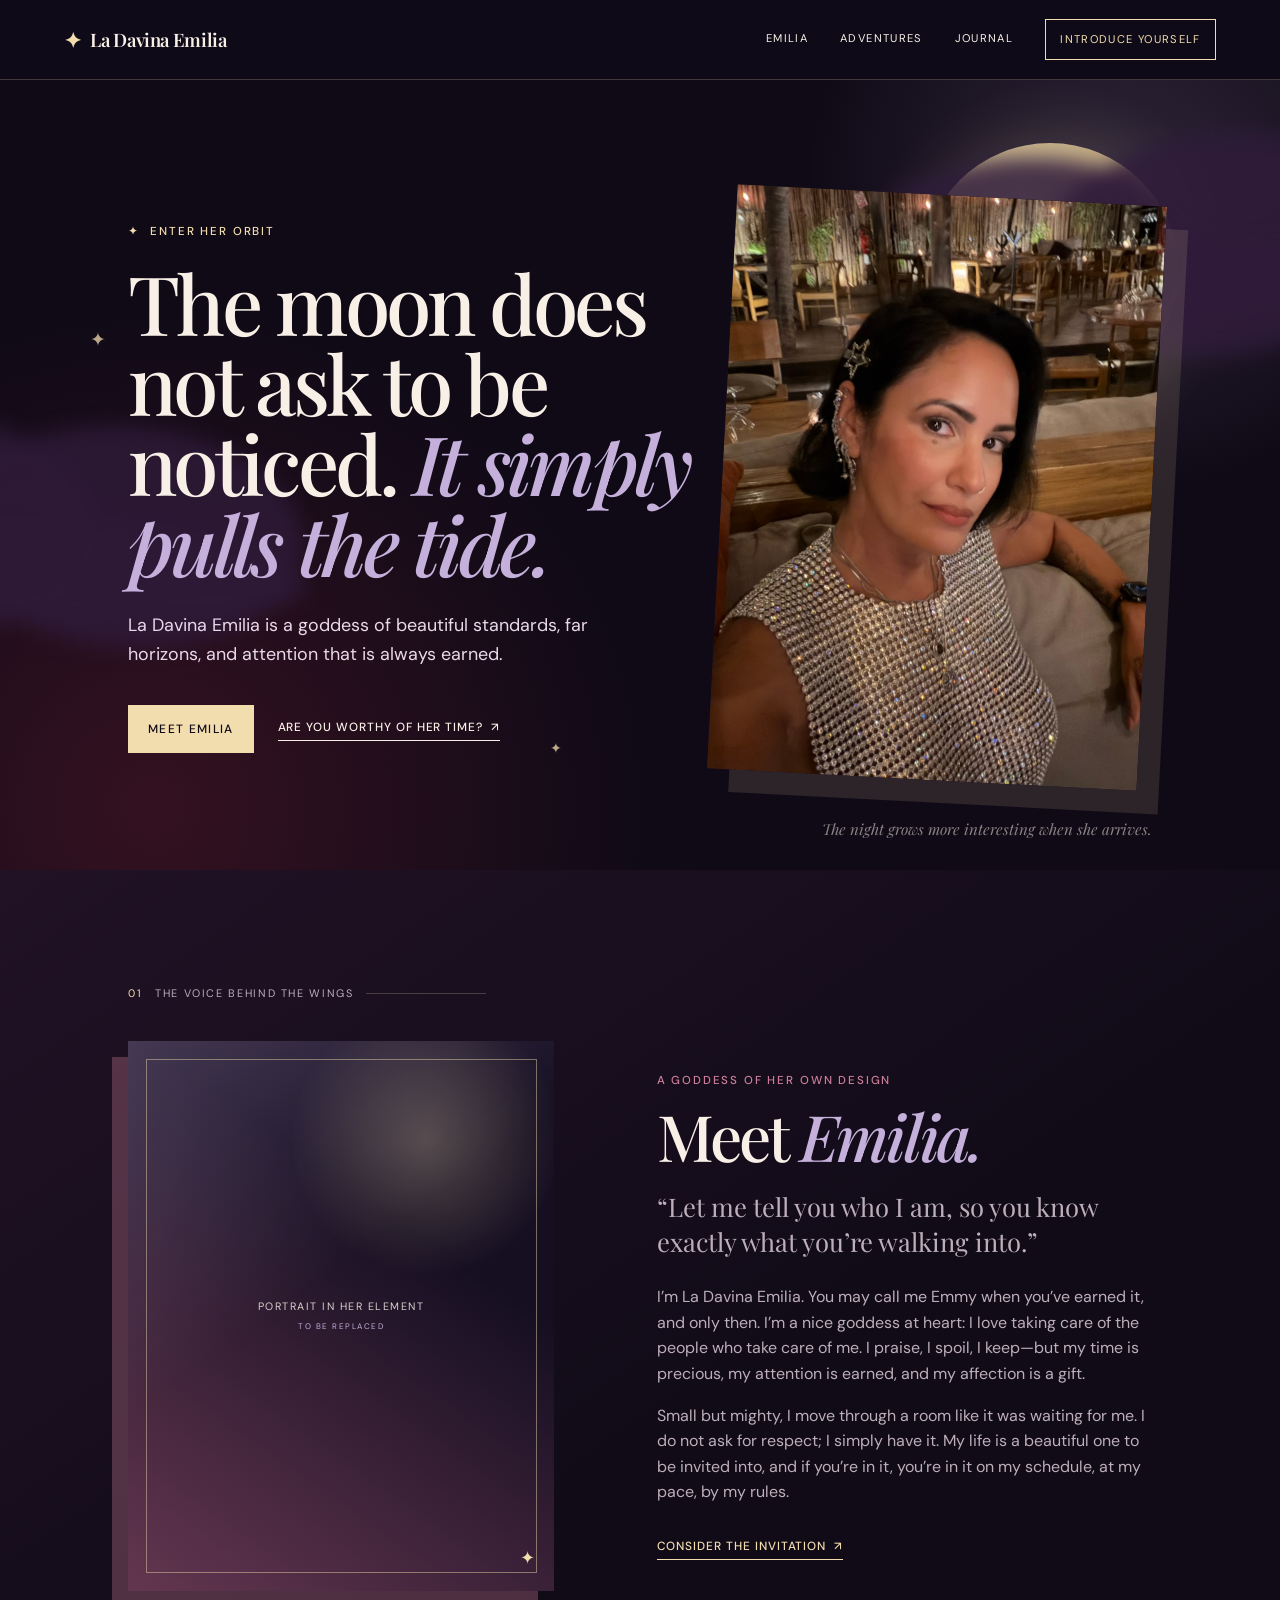
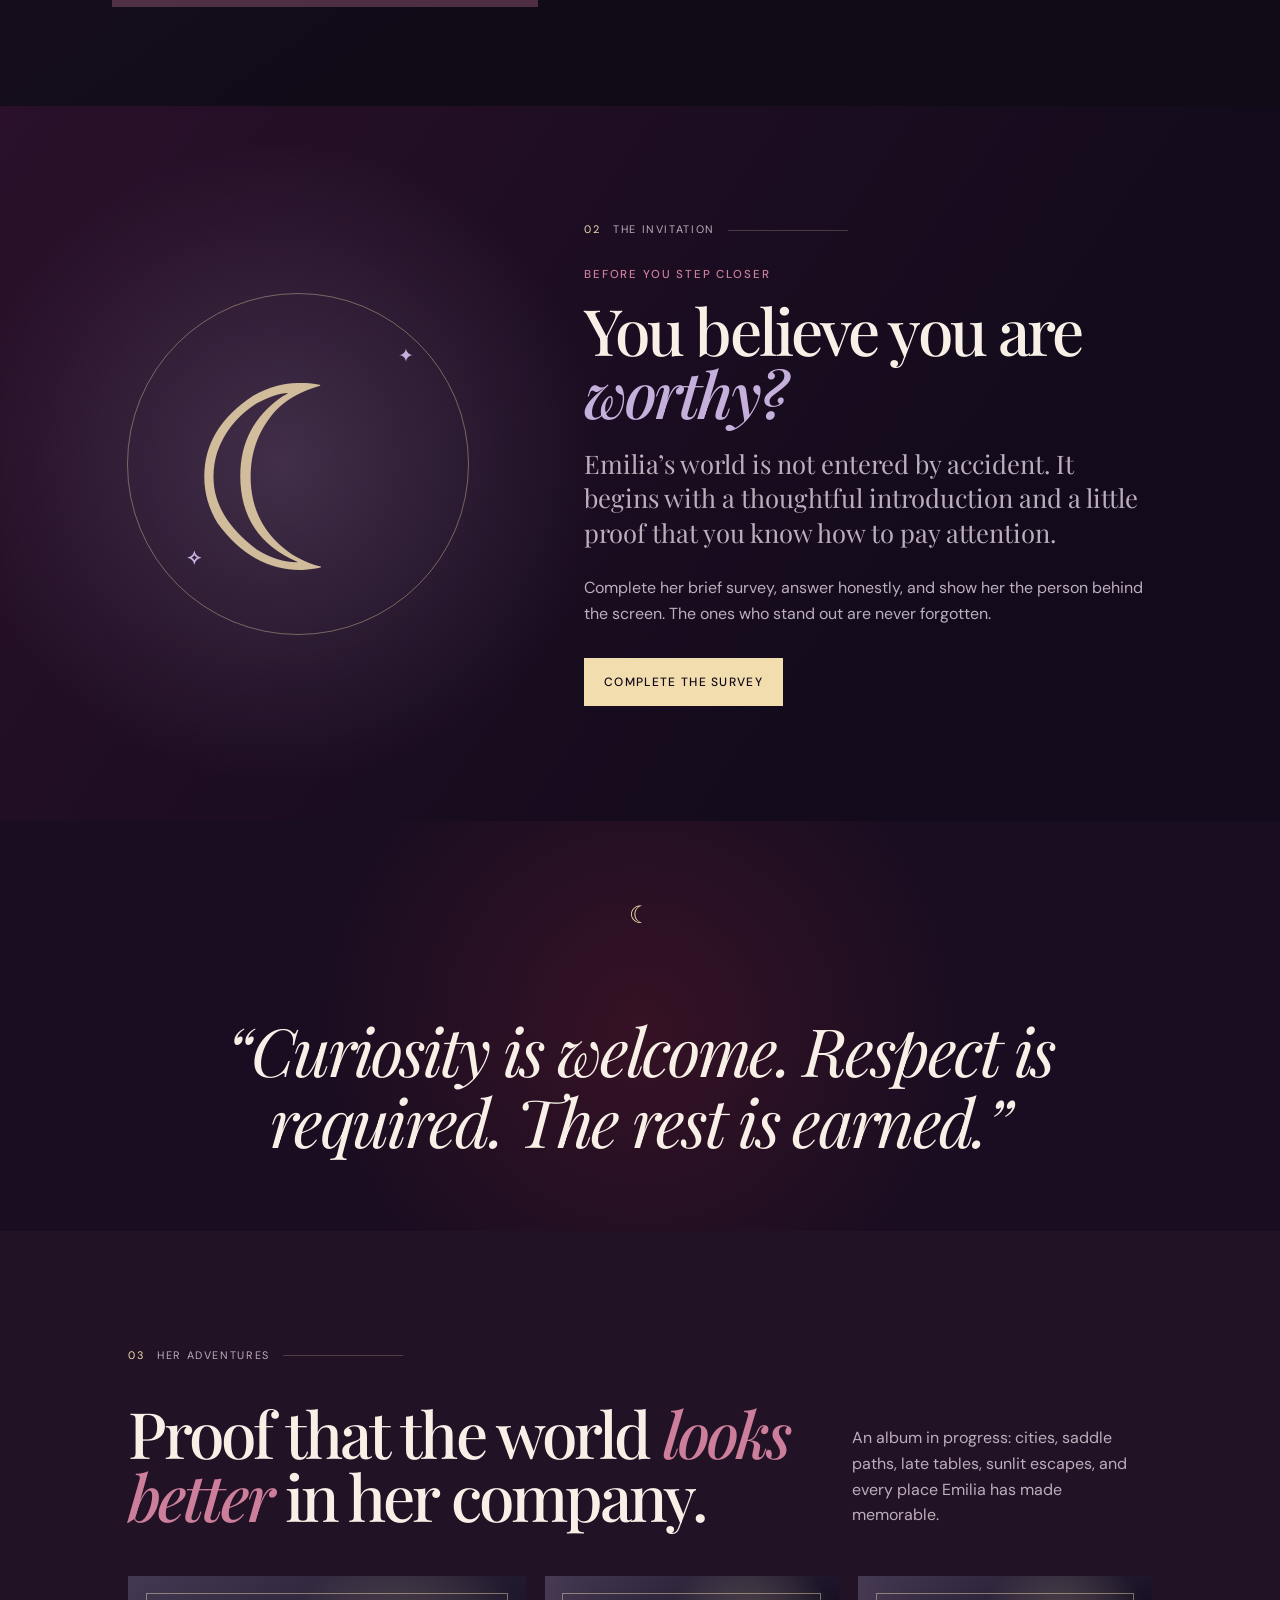
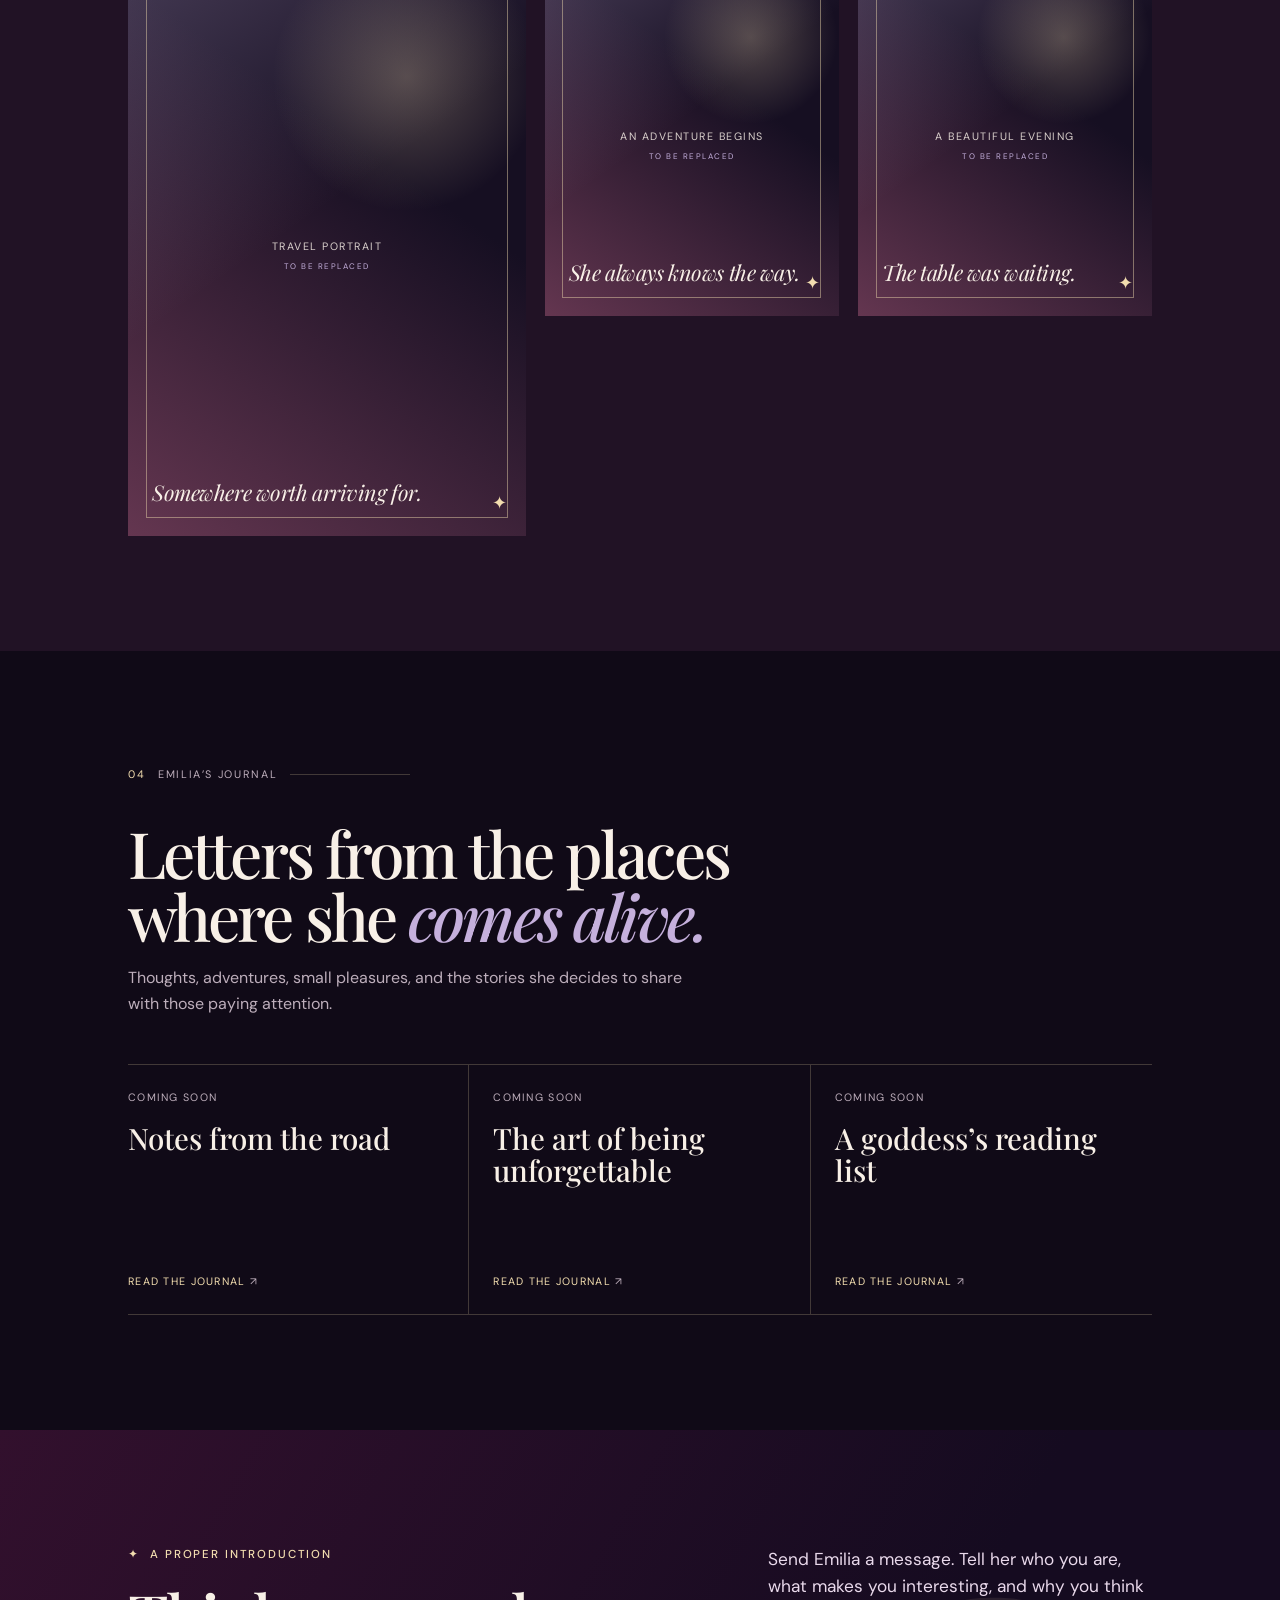
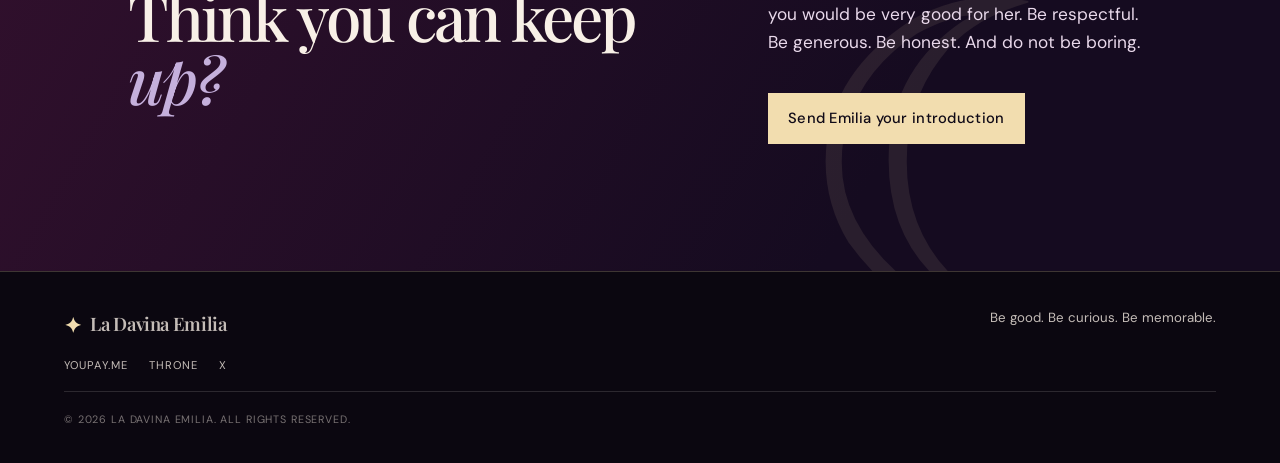
==== commit 5435cdc1: "Add portrait and survey invitation" ====
--- a/public/index.html
+++ b/public/index.html
@@ -27,7 +27,7 @@
           <p class="hero-intro">La Davina Emilia is a goddess of beautiful standards, far horizons, and attention that is always earned.</p>
           <div class="hero-actions"><a class="button button-primary" href="#emilia">Meet Emilia</a><a class="text-link" href="#contact">Are you worthy of her time? <span aria-hidden="true">↗</span></a></div>
         </div>
-        <div class="hero-portrait photo-placeholder" role="img" aria-label="Placeholder for a moonlit portrait of La Davina Emilia"><span>Moonlit portrait of Emilia<br><small>to be replaced</small></span></div>
+        <figure class="hero-portrait portrait"><img src="images/sparkletop.jpeg" alt="La Davina Emilia in a sparkling top at dinner"></figure>
         <p class="hero-caption">The night grows more interesting when she arrives.</p>
       </section>
       <section class="about section" id="emilia">
@@ -35,22 +35,17 @@
         <div class="about-grid">
           <div class="about-image photo-placeholder" role="img" aria-label="Placeholder for an editorial portrait of La Davina Emilia"><span>Portrait in her element<br><small>to be replaced</small></span></div>
           <div class="about-copy">
-            <p class="eyebrow">A very good boy or girl wanted</p><h2>Meet <em>Emilia.</em></h2>
+            <p class="eyebrow">A goddess of her own design</p><h2>Meet <em>Emilia.</em></h2>
             <p class="lead">“Let me tell you who I am, so you know exactly what you’re walking into.”</p>
-            <p>I’m La Davina Emilia. You may call me Vina when you’ve earned it, and only then. I’m a nice goddess at heart: I love taking care of the people who take care of me. I praise, I spoil, I keep—but my time is precious, my attention is earned, and my affection is a gift.</p>
+            <p>I’m La Davina Emilia. You may call me Emmy when you’ve earned it, and only then. I’m a nice goddess at heart: I love taking care of the people who take care of me. I praise, I spoil, I keep—but my time is precious, my attention is earned, and my affection is a gift.</p>
             <p>Small but mighty, I move through a room like it was waiting for me. I do not ask for respect; I simply have it. My life is a beautiful one to be invited into, and if you’re in it, you’re in it on my schedule, at my pace, by my rules.</p>
-            <a class="text-link" href="#world">Discover her world <span aria-hidden="true">↗</span></a>
+            <a class="text-link" href="#survey">Consider the invitation <span aria-hidden="true">↗</span></a>
           </div>
         </div>
       </section>
-      <section class="world section" id="world">
-        <div class="section-heading"><div class="section-label"><span>02</span> Her constellation</div><h2>There is always more to <em>discover.</em></h2><p>Read closely. Every obsession is an invitation to see the woman behind the legend.</p></div>
-        <div class="world-grid">
-          <article class="world-card"><span class="card-mark" aria-hidden="true">☾</span><h3>Reader</h3><p>A book in her bag, one on the nightstand, another already waiting. She is drawn first to a mind with a story inside it.</p></article>
-          <article class="world-card feature-card"><div class="feature-image photo-placeholder" role="img" aria-label="Placeholder for a travel photograph of La Davina Emilia"><span>Somewhere new<br><small>to be replaced</small></span></div><span class="card-mark" aria-hidden="true">✦</span><h3>Wanderer</h3><p>Every month, another city. Long dinners, rooftops worth the view, and no patience for anyone who cannot keep up.</p></article>
-          <article class="world-card"><span class="card-mark" aria-hidden="true">⌁</span><h3>Archer</h3><p>Stillness. Precision. The breath before release. Emilia takes her time—and she does not miss what she has decided she wants.</p></article>
-          <article class="world-card"><span class="card-mark" aria-hidden="true">↟</span><h3>Rider</h3><p>Control without force. Authority without volume. In the saddle and beyond it, she leads with a light hand and absolute certainty.</p></article>
-        </div>
+      <section class="worthiness section" id="survey">
+        <div class="worthiness-mark" aria-hidden="true"><span>☾</span><i>✦</i><b>✧</b></div>
+        <div class="worthiness-copy"><div class="section-label"><span>02</span> The invitation</div><p class="eyebrow">Before you step closer</p><h2>You believe you are <em>worthy?</em></h2><p class="lead">Emilia’s world is not entered by accident. It begins with a thoughtful introduction and a little proof that you know how to pay attention.</p><p>Complete her brief survey, answer honestly, and show her the person behind the screen. The ones who stand out are never forgotten.</p><a class="button button-primary" href="https://tinyurl.com/DavinaEmiliaSurvey" target="_blank" rel="noreferrer">Complete the survey</a></div>
       </section>
       <section class="quote-band" aria-label="Emilia quote"><span class="spark" aria-hidden="true">☾</span><blockquote>“Curiosity is welcome. Respect is required. The rest is earned.”</blockquote></section>
       <section class="album section" id="album">
@@ -71,9 +66,9 @@
       </section>
       <section class="contact" id="contact">
         <div><p class="eyebrow"><span aria-hidden="true">✦</span> A proper introduction</p><h2>Think you can keep <em>up?</em></h2></div>
-        <div class="contact-copy"><p>Send Emilia a message. Tell her who you are, what makes you interesting, and why you think you would be very good for her. Be respectful. Be generous. Be honest. And do not be boring.</p><a class="button button-light" href="mailto:hello@example.com">hello@example.com</a><p class="contact-note">[Replace this email address with Emilia’s preferred contact.]</p></div>
+        <div class="contact-copy"><p>Send Emilia a message. Tell her who you are, what makes you interesting, and why you think you would be very good for her. Be respectful. Be generous. Be honest. And do not be boring.</p><a class="button button-light" href="mailto:ladavinaemilia@gmail.com">Send Emilia your introduction</a></div>
       </section>
     </main>
-    <footer class="site-footer"><a class="brand" href="#top"><span class="brand-mark" aria-hidden="true">✦</span><span>La Davina Emilia</span></a><p>Be good. Be curious. Be memorable.</p><div class="social-links"><a href="https://instagram.com/" target="_blank" rel="noreferrer">Instagram</a><a href="https://youtube.com/" target="_blank" rel="noreferrer">YouTube</a><a href="mailto:hello@example.com">Email</a></div><small>© 2026 La Davina Emilia. All rights reserved.</small></footer>
+    <footer class="site-footer"><a class="brand" href="#top"><span class="brand-mark" aria-hidden="true">✦</span><span>La Davina Emilia</span></a><p>Be good. Be curious. Be memorable.</p><div class="social-links"><a href="https://youpay.me/ladavinaemilia" target="_blank" rel="noreferrer">YouPay.Me</a><a href="https://throne.com/ladavinaemilia" target="_blank" rel="noreferrer">Throne</a><a href="https://x.com/LaDavinaEmilia" target="_blank" rel="noreferrer">X</a></div><small>© 2026 La Davina Emilia. All rights reserved.</small></footer>
   </body>
 </html>
--- a/public/styles.css
+++ b/public/styles.css
@@ -1,17 +1,159 @@
 :root { --night:#100a17; --night-soft:#1a1025; --plum:#331133; --wine:#521728; --rose:#cc7e9a; --lilac:#c5b0dc; --moon:#f2ddaf; --ivory:#f8f0e7; --mist:#e9d9eb; --muted:#bdaebb; --line:rgba(242,221,175,.22); --display:"Playfair Display",Georgia,serif; --body:"DM Sans",Helvetica,Arial,sans-serif; }
-* { box-sizing:border-box; } html { scroll-behavior:smooth; } body { margin:0; background:var(--night); color:var(--ivory); font-family:var(--body); font-size:16px; line-height:1.6; } a { color:inherit; text-decoration:none; }
-.skip-link { position:fixed; z-index:10; top:12px; left:12px; transform:translateY(-170%); padding:.6rem .9rem; background:var(--ivory); color:var(--night); }.skip-link:focus { transform:translateY(0); }
-.site-header { position:relative; z-index:4; min-height:78px; display:flex; align-items:center; justify-content:space-between; gap:1.5rem; padding:1.2rem clamp(1.25rem,5vw,5rem); border-bottom:1px solid var(--line); background:rgba(16,10,23,.8); }.brand { display:inline-flex; align-items:center; gap:.55rem; font-family:var(--display); font-size:1.16rem; font-weight:600; letter-spacing:-.02em; }.brand-mark,.spark { color:var(--moon); font-size:1.15em; } nav { display:flex; align-items:center; gap:clamp(.75rem,2.5vw,2.3rem); font-size:.7rem; letter-spacing:.12em; text-transform:uppercase; } nav a:not(.nav-contact) { border-bottom:1px solid transparent; } nav a:not(.nav-contact):hover { border-color:var(--moon); color:var(--moon); }.nav-contact { padding:.65rem .9rem; border:1px solid var(--moon); color:var(--moon); }
-.hero { position:relative; isolation:isolate; display:grid; grid-template-columns:minmax(0,1fr) minmax(300px,.8fr); min-height:min(790px,calc(100vh - 78px)); padding:clamp(4rem,9vw,8.5rem) clamp(1.25rem,10vw,11rem) clamp(3.5rem,7vw,7rem); overflow:hidden; background:radial-gradient(circle at 88% 12%,rgba(197,176,220,.16),transparent 20rem),radial-gradient(circle at 12% 92%,rgba(82,23,40,.55),transparent 31rem),var(--night); }.celestial { position:absolute; z-index:-1; inset:0; overflow:hidden; pointer-events:none; }.moon { position:absolute; top:8%; right:8%; width:clamp(155px,20vw,300px); aspect-ratio:1; border-radius:50%; background:radial-gradient(circle at 38% 36%,#fff7d8 0 4%,var(--moon) 23%,#d0b27b 72%,#a17754); box-shadow:0 0 70px rgba(242,221,175,.24); opacity:.86; }.cloud { position:absolute; width:48vw; height:8vw; min-height:80px; border-radius:50%; background:rgba(48,28,58,.85); filter:blur(10px); }.cloud::before,.cloud::after { content:""; position:absolute; bottom:-22%; width:58%; aspect-ratio:1.6; border-radius:50%; background:inherit; }.cloud::before { left:7%; }.cloud::after { right:1%; }.cloud-one { top:21%; right:-10%; transform:rotate(-7deg); }.cloud-two { top:55%; left:-24%; transform:rotate(4deg); opacity:.9; }.star { position:absolute; color:var(--moon); opacity:.75; }.star-one { top:16%; left:12%; font-size:1.2rem; }.star-two { top:30%; right:36%; font-size:1.8rem; }.star-three { bottom:14%; left:43%; font-size:.85rem; }
-.hero-copy { position:relative; z-index:1; align-self:center; max-width:740px; }.eyebrow { margin:0 0 1.3rem; color:var(--moon); font-size:.72rem; font-weight:500; letter-spacing:.16em; text-transform:uppercase; }.eyebrow span { margin-right:.35rem; }h1,h2,h3,p { margin-top:0; }h1,h2,h3 { font-family:var(--display); font-weight:500; line-height:.98; letter-spacing:-.045em; }h1 { max-width:720px; margin-bottom:1.75rem; font-size:clamp(3.4rem,6.4vw,6.8rem); }h1 em,h2 em { color:var(--lilac); font-weight:500; }.hero-intro { max-width:470px; margin-bottom:2.3rem; color:var(--mist); font-size:clamp(1rem,1.4vw,1.2rem); }.hero-actions { display:flex; flex-wrap:wrap; align-items:center; gap:1.5rem; }.button { display:inline-flex; justify-content:center; align-items:center; min-height:48px; padding:.85rem 1.25rem; font-size:.75rem; font-weight:500; letter-spacing:.11em; text-transform:uppercase; transition:transform .2s ease,background .2s ease; }.button:hover { transform:translateY(-2px); }.button-primary { color:var(--night); background:var(--moon); }.text-link { display:inline-block; border-bottom:1px solid currentColor; padding-bottom:.18rem; font-size:.74rem; font-weight:500; letter-spacing:.08em; text-transform:uppercase; }.text-link span { margin-left:.25rem; }.hero .text-link { color:var(--ivory); }
-.photo-placeholder { position:relative; display:grid; place-items:center; overflow:hidden; min-height:280px; color:rgba(248,240,231,.85); text-align:center; text-transform:uppercase; letter-spacing:.14em; font-size:.67rem; line-height:1.8; background:radial-gradient(circle at 70% 18%,rgba(242,221,175,.27),transparent 25%),linear-gradient(145deg,rgba(197,176,220,.26),transparent 44%),linear-gradient(35deg,#643650,#160f22 66%); }.photo-placeholder::before { content:""; position:absolute; inset:1.1rem; border:1px solid rgba(242,221,175,.45); }.photo-placeholder::after { content:"✦"; position:absolute; bottom:1rem; right:1.1rem; color:var(--moon); font-size:1.1rem; }.photo-placeholder span { position:relative; z-index:1; }.photo-placeholder small { color:var(--lilac); font-size:.75em; }.hero-portrait { justify-self:end; width:min(100%,430px); min-height:510px; transform:rotate(3deg); box-shadow:1.4rem 1.4rem 0 rgba(242,221,175,.12); }.hero-caption { position:absolute; bottom:1.8rem; right:clamp(1.25rem,10vw,11rem); margin:0; color:rgba(248,240,231,.52); font-family:var(--display); font-size:.95rem; font-style:italic; }
-.section { padding:clamp(4.5rem,9vw,9rem) clamp(1.25rem,10vw,11rem); }.section-label { display:flex; align-items:center; gap:.8rem; margin-bottom:2.4rem; color:var(--muted); font-size:.68rem; letter-spacing:.15em; text-transform:uppercase; }.section-label::after { content:""; width:min(13vw,120px); height:1px; background:var(--line); }.section-label span { color:var(--moon); }.about { background:linear-gradient(145deg,#211225,#110b18 60%); }.about-grid { display:grid; grid-template-columns:minmax(270px,.86fr) minmax(0,1fr); align-items:center; gap:clamp(2.5rem,8vw,9rem); max-width:1200px; margin:0 auto; }.about-image { min-height:550px; box-shadow:-1rem 1rem 0 rgba(204,126,154,.32); }.about-copy { max-width:560px; }.about-copy .eyebrow { margin-bottom:.9rem; color:var(--rose); }h2 { margin-bottom:1.35rem; font-size:clamp(3rem,5vw,5.6rem); }.about h2 em { color:var(--lilac); }.lead { color:var(--mist); font-family:var(--display); font-size:clamp(1.25rem,2vw,1.65rem); line-height:1.35; }.about-copy p:not(.eyebrow) { color:var(--muted); }.about-copy .text-link { margin-top:1rem; color:var(--moon); }
-.world { background:var(--night); }.section-heading { max-width:710px; margin-bottom:3.6rem; }.section-heading h2 { max-width:650px; }.section-heading h2 em { color:var(--rose); }.section-heading>p { max-width:500px; color:var(--muted); }.world-grid { display:grid; grid-template-columns:repeat(4,1fr); align-items:stretch; gap:1px; background:var(--line); border:1px solid var(--line); }.world-card { min-height:360px; display:flex; flex-direction:column; padding:clamp(1.5rem,3vw,2.5rem); background:#17101e; }.world-card:nth-child(3) { background:#241326; }.world-card:nth-child(4) { background:#1d1326; }.card-mark { margin-bottom:auto; color:var(--moon); font-family:var(--display); font-size:1.6rem; }.world-card h3 { margin-bottom:.8rem; font-size:clamp(2rem,3vw,3rem); }.world-card>p { margin-bottom:0; color:var(--muted); font-size:.9rem; }.feature-card { grid-column:span 2; min-height:430px; padding:0; background:var(--plum); }.feature-card>*:not(.feature-image) { margin-right:clamp(1.5rem,3vw,2.5rem); margin-left:clamp(1.5rem,3vw,2.5rem); }.feature-image { min-height:240px; margin-bottom:1.6rem; }.feature-card .card-mark { margin-bottom:.6rem; }.feature-card>p { padding-bottom:2rem; color:var(--mist); }
-.quote-band { display:grid; place-items:center; min-height:410px; padding:3rem 1.25rem; text-align:center; background:radial-gradient(circle,rgba(82,23,40,.5),transparent 50%),#190d21; }.quote-band .spark { font-size:1.5rem; }blockquote { max-width:950px; margin:1.7rem 0 0; font-family:var(--display); font-size:clamp(2.15rem,5.2vw,5rem); font-style:italic; line-height:1.08; letter-spacing:-.04em; }
-.album { background:#211225; }.album-heading { display:flex; justify-content:space-between; align-items:end; gap:3rem; margin-bottom:3rem; }.album-heading h2 { max-width:730px; margin:0; }.album-heading h2 em { color:var(--rose); }.album-heading>p { max-width:300px; margin:0; color:var(--muted); }.album-grid { display:grid; grid-template-columns:1.15fr .85fr .85fr; gap:1.2rem; align-items:start; }.album-photo { min-height:340px; margin:0; }.album-tall { min-height:560px; }.album-photo figcaption { position:absolute; z-index:1; bottom:1.5rem; left:1.5rem; right:1.5rem; color:var(--ivory); font-family:var(--display); font-size:1.35rem; font-style:italic; letter-spacing:-.02em; text-align:left; text-transform:none; }
-.journal { background:var(--night); }.journal-heading { max-width:850px; margin-bottom:3rem; }.journal-heading h2 { max-width:720px; margin-bottom:1.1rem; }.journal-heading h2 em { color:var(--lilac); }.journal-heading>p { max-width:560px; color:var(--muted); }.journal-grid { display:grid; grid-template-columns:repeat(3,1fr); border-top:1px solid var(--line); }.journal-item { min-height:250px; display:flex; flex-direction:column; gap:1rem; padding:1.5rem 1.5rem 1.5rem 0; border-bottom:1px solid var(--line); border-right:1px solid var(--line); transition:background .2s ease,padding .2s ease; }.journal-item:not(:first-child) { padding-left:1.5rem; }.journal-item:last-child { border-right:0; }.journal-item:hover { padding-top:1.15rem; background:rgba(197,176,220,.08); }.journal-item span,.journal-item i { color:var(--muted); font-size:.67rem; font-style:normal; letter-spacing:.12em; text-transform:uppercase; }.journal-item strong { font-family:var(--display); font-size:clamp(1.4rem,2.3vw,2.1rem); font-weight:500; line-height:1.08; }.journal-item i { margin-top:auto; color:var(--moon); }
-.contact { position:relative; display:grid; grid-template-columns:1.2fr .8fr; gap:4rem; padding:clamp(4.5rem,9vw,8rem) clamp(1.25rem,10vw,11rem); overflow:hidden; background:linear-gradient(120deg,#32102d,#150b20 70%); }.contact::before { content:"☾"; position:absolute; right:7%; bottom:-21%; color:rgba(242,221,175,.09); font-family:var(--display); font-size:clamp(17rem,35vw,39rem); line-height:1; }.contact>* { position:relative; z-index:1; }.contact h2 { margin:0; }.contact-copy { max-width:405px; align-self:end; }.contact-copy>p:first-child { color:var(--mist); font-size:1.08rem; }.button-light { margin:1.25rem 0 .7rem; color:var(--night); background:var(--moon); text-transform:none; letter-spacing:.02em; font-size:.92rem; }.contact-note { color:rgba(248,240,231,.5); font-size:.77rem; }
-.site-footer { display:grid; grid-template-columns:1fr auto; gap:1rem 3rem; padding:2.2rem clamp(1.25rem,5vw,5rem); border-top:1px solid var(--line); background:#0b0710; color:rgba(248,240,231,.78); }.site-footer>p { margin:0; font-size:.83rem; }.social-links { display:flex; gap:1.3rem; font-size:.7rem; letter-spacing:.1em; text-transform:uppercase; }.social-links a:hover { color:var(--moon); }.site-footer small { grid-column:1/-1; padding-top:1.2rem; border-top:1px solid rgba(248,240,231,.14); color:rgba(248,240,231,.46); font-size:.67rem; letter-spacing:.08em; text-transform:uppercase; }
-@media (max-width:900px) { .world-grid { grid-template-columns:repeat(2,1fr); }.feature-card { grid-column:span 2; }.album-grid { grid-template-columns:1fr 1fr; }.album-tall { grid-row:span 2; } }
-@media (max-width:780px) { .site-header { min-height:auto; padding-top:1rem; padding-bottom:1rem; }nav { gap:.85rem; font-size:.64rem; }nav a:not(.nav-contact) { display:none; }.hero { grid-template-columns:1fr; gap:2.5rem; min-height:auto; padding-top:5rem; }.moon { right:-9%; top:4%; width:170px; }.hero-portrait { justify-self:start; width:min(80%,390px); min-height:410px; }.hero-caption { display:none; }.about-grid,.contact { grid-template-columns:1fr; }.about-image { min-height:390px; max-width:450px; }.world-grid,.album-grid { grid-template-columns:1fr; }.feature-card { grid-column:auto; }.world-card { min-height:290px; }.feature-card { min-height:0; }.album-tall,.album-photo { min-height:370px; }.album-heading { display:block; }.album-heading>p { margin-top:1.2rem; }.journal-grid { grid-template-columns:1fr; }.journal-item,.journal-item:not(:first-child) { min-height:190px; padding:1.5rem 0; border-right:0; }.site-footer { grid-template-columns:1fr; }.social-links { grid-row:3; } }
-@media (prefers-reduced-motion:reduce) { html { scroll-behavior:auto; }.button,.journal-item { transition:none; } }
+
+* { box-sizing:border-box; }
+
+html { scroll-behavior:smooth; }
+
+body { margin:0; background:var(--night); color:var(--ivory); font-family:var(--body); font-size:16px; line-height:1.6; }
+
+a { color:inherit; text-decoration:none; }
+
+.skip-link { position:fixed; z-index:10; top:12px; left:12px; transform:translateY(-170%); padding:.6rem .9rem; background:var(--ivory); color:var(--night); }
+.skip-link:focus { transform:translateY(0); }
+
+.site-header { position:relative; z-index:4; min-height:78px; display:flex; align-items:center; justify-content:space-between; gap:1.5rem; padding:1.2rem clamp(1.25rem,5vw,5rem); border-bottom:1px solid var(--line); background:rgba(16,10,23,.8); }
+.brand { display:inline-flex; align-items:center; gap:.55rem; font-family:var(--display); font-size:1.16rem; font-weight:600; letter-spacing:-.02em; }
+.brand-mark,.spark { color:var(--moon); font-size:1.15em; }
+
+nav { display:flex; align-items:center; gap:clamp(.75rem,2.5vw,2.3rem); font-size:.7rem; letter-spacing:.12em; text-transform:uppercase; }
+
+nav a:not(.nav-contact) { border-bottom:1px solid transparent; }
+
+nav a:not(.nav-contact):hover { border-color:var(--moon); color:var(--moon); }
+.nav-contact { padding:.65rem .9rem; border:1px solid var(--moon); color:var(--moon); }
+
+.hero { position:relative; isolation:isolate; display:grid; grid-template-columns:minmax(0,1fr) minmax(300px,.8fr); min-height:min(790px,calc(100vh - 78px)); padding:clamp(4rem,9vw,8.5rem) clamp(1.25rem,10vw,11rem) clamp(3.5rem,7vw,7rem); overflow:hidden; background:radial-gradient(circle at 88% 12%,rgba(197,176,220,.16),transparent 20rem),radial-gradient(circle at 12% 92%,rgba(82,23,40,.55),transparent 31rem),var(--night); }
+.celestial { position:absolute; z-index:-1; inset:0; overflow:hidden; pointer-events:none; }
+.moon { position:absolute; top:8%; right:8%; width:clamp(155px,20vw,300px); aspect-ratio:1; border-radius:50%; background:radial-gradient(circle at 38% 36%,#fff7d8 0 4%,var(--moon) 23%,#d0b27b 72%,#a17754); box-shadow:0 0 70px rgba(242,221,175,.24); opacity:.86; }
+.cloud { position:absolute; width:48vw; height:8vw; min-height:80px; border-radius:50%; background:rgba(48,28,58,.85); filter:blur(10px); }
+.cloud::before,.cloud::after { content:""; position:absolute; bottom:-22%; width:58%; aspect-ratio:1.6; border-radius:50%; background:inherit; }
+.cloud::before { left:7%; }
+.cloud::after { right:1%; }
+.cloud-one { top:21%; right:-10%; transform:rotate(-7deg); }
+.cloud-two { top:55%; left:-24%; transform:rotate(4deg); opacity:.9; }
+.star { position:absolute; color:var(--moon); opacity:.75; }
+.star-one { top:31%; left:7%; font-size:1.2rem; }
+.star-two { top:30%; right:36%; font-size:1.8rem; }
+.star-three { bottom:14%; left:43%; font-size:.85rem; }
+
+.hero-copy { position:relative; z-index:1; align-self:center; max-width:740px; }
+.eyebrow { margin:0 0 1.3rem; color:var(--moon); font-size:.72rem; font-weight:500; letter-spacing:.16em; text-transform:uppercase; }
+.eyebrow span { margin-right:.35rem; }
+h1,h2,h3,p { margin-top:0; }
+h1,h2,h3 { font-family:var(--display); font-weight:500; line-height:.98; letter-spacing:-.045em; }
+h1 { max-width:720px; margin-bottom:1.75rem; font-size:clamp(3.4rem,6.4vw,6.8rem); }
+h1 em,h2 em { color:var(--lilac); font-weight:500; }
+.hero-intro { max-width:470px; margin-bottom:2.3rem; color:var(--mist); font-size:clamp(1rem,1.4vw,1.2rem); }
+.hero-actions { display:flex; flex-wrap:wrap; align-items:center; gap:1.5rem; }
+.button { display:inline-flex; justify-content:center; align-items:center; min-height:48px; padding:.85rem 1.25rem; font-size:.75rem; font-weight:500; letter-spacing:.11em; text-transform:uppercase; transition:transform .2s ease,background .2s ease; }
+.button:hover { transform:translateY(-2px); }
+.button-primary { color:var(--night); background:var(--moon); }
+.text-link { display:inline-block; border-bottom:1px solid currentColor; padding-bottom:.18rem; font-size:.74rem; font-weight:500; letter-spacing:.08em; text-transform:uppercase; }
+.text-link span { margin-left:.25rem; }
+.hero .text-link { color:var(--ivory); }
+
+.photo-placeholder { position:relative; display:grid; place-items:center; overflow:hidden; min-height:280px; color:rgba(248,240,231,.85); text-align:center; text-transform:uppercase; letter-spacing:.14em; font-size:.67rem; line-height:1.8; background:radial-gradient(circle at 70% 18%,rgba(242,221,175,.27),transparent 25%),linear-gradient(145deg,rgba(197,176,220,.26),transparent 44%),linear-gradient(35deg,#643650,#160f22 66%); }
+.photo-placeholder::before { content:""; position:absolute; inset:1.1rem; border:1px solid rgba(242,221,175,.45); }
+.photo-placeholder::after { content:"✦"; position:absolute; bottom:1rem; right:1.1rem; color:var(--moon); font-size:1.1rem; }
+.photo-placeholder span { position:relative; z-index:1; }
+.photo-placeholder small { color:var(--lilac); font-size:.75em; }
+.hero-portrait { justify-self:end; width:min(100%,430px); min-height:510px; transform:rotate(3deg); box-shadow:1.4rem 1.4rem 0 rgba(242,221,175,.12); }
+.portrait { position:relative; margin:0; overflow:hidden; background:#211225; }
+.portrait img { display:block; width:100%; height:100%; min-height:510px; object-fit:cover; object-position:center; }
+.hero-caption { position:absolute; bottom:1.8rem; right:clamp(1.25rem,10vw,11rem); margin:0; color:rgba(248,240,231,.52); font-family:var(--display); font-size:.95rem; font-style:italic; }
+
+.section { padding:clamp(4.5rem,9vw,9rem) clamp(1.25rem,10vw,11rem); }
+.section-label { display:flex; align-items:center; gap:.8rem; margin-bottom:2.4rem; color:var(--muted); font-size:.68rem; letter-spacing:.15em; text-transform:uppercase; }
+.section-label::after { content:""; width:min(13vw,120px); height:1px; background:var(--line); }
+.section-label span { color:var(--moon); }
+.about { background:linear-gradient(145deg,#211225,#110b18 60%); }
+.about-grid { display:grid; grid-template-columns:minmax(270px,.86fr) minmax(0,1fr); align-items:center; gap:clamp(2.5rem,8vw,9rem); max-width:1200px; margin:0 auto; }
+.about-image { min-height:550px; box-shadow:-1rem 1rem 0 rgba(204,126,154,.32); }
+.about-copy { max-width:560px; }
+.about-copy .eyebrow { margin-bottom:.9rem; color:var(--rose); }
+h2 { margin-bottom:1.35rem; font-size:clamp(3rem,5vw,5.6rem); }
+.about h2 em { color:var(--lilac); }
+.lead { color:var(--mist); font-family:var(--display); font-size:clamp(1.25rem,2vw,1.65rem); line-height:1.35; }
+.about-copy p:not(.eyebrow) { color:var(--muted); }
+.about-copy .text-link { margin-top:1rem; color:var(--moon); }
+
+.worthiness { position:relative; display:grid; grid-template-columns:.75fr 1.25fr; gap:clamp(2.5rem,9vw,10rem); align-items:center; overflow:hidden; background:radial-gradient(circle at 22% 50%,rgba(197,176,220,.2),transparent 20rem),linear-gradient(125deg,#2a102a,#130b1c 70%); }
+.worthiness-mark { position:relative; min-height:390px; display:grid; place-items:center; color:var(--moon); font-family:var(--display); }
+.worthiness-mark::before { content:""; position:absolute; width:min(28vw,340px); aspect-ratio:1; border:1px solid rgba(242,221,175,.38); border-radius:50%; }
+.worthiness-mark span { position:relative; z-index:1; font-size:clamp(10rem,20vw,18rem); line-height:1; opacity:.82; }
+.worthiness-mark i,.worthiness-mark b { position:absolute; color:var(--lilac); font-size:1.2rem; font-style:normal; }.worthiness-mark i { top:18%; right:16%; }.worthiness-mark b { bottom:22%; left:17%; }
+.worthiness-copy { position:relative; max-width:690px; }.worthiness-copy .section-label { margin-bottom:1.7rem; }.worthiness-copy .eyebrow { color:var(--rose); margin-bottom:.9rem; }.worthiness-copy h2 em { color:var(--lilac); }.worthiness-copy .lead { max-width:590px; }.worthiness-copy p:not(.eyebrow) { color:var(--muted); }.worthiness-copy .button { margin-top:1rem; }
+
+.quote-band { display:grid; place-items:center; min-height:410px; padding:3rem 1.25rem; text-align:center; background:radial-gradient(circle,rgba(82,23,40,.5),transparent 50%),#190d21; }
+.quote-band .spark { font-size:1.5rem; }
+blockquote { max-width:950px; margin:1.7rem 0 0; font-family:var(--display); font-size:clamp(2.15rem,5.2vw,5rem); font-style:italic; line-height:1.08; letter-spacing:-.04em; }
+
+.album { background:#211225; }
+.album-heading { display:flex; justify-content:space-between; align-items:end; gap:3rem; margin-bottom:3rem; }
+.album-heading h2 { max-width:730px; margin:0; }
+.album-heading h2 em { color:var(--rose); }
+.album-heading>p { max-width:300px; margin:0; color:var(--muted); }
+.album-grid { display:grid; grid-template-columns:1.15fr .85fr .85fr; gap:1.2rem; align-items:start; }
+.album-photo { min-height:340px; margin:0; }
+.album-tall { min-height:560px; }
+.album-photo figcaption { position:absolute; z-index:1; bottom:1.5rem; left:1.5rem; right:1.5rem; color:var(--ivory); font-family:var(--display); font-size:1.35rem; font-style:italic; letter-spacing:-.02em; text-align:left; text-transform:none; }
+
+.journal { background:var(--night); }
+.journal-heading { max-width:850px; margin-bottom:3rem; }
+.journal-heading h2 { max-width:720px; margin-bottom:1.1rem; }
+.journal-heading h2 em { color:var(--lilac); }
+.journal-heading>p { max-width:560px; color:var(--muted); }
+.journal-grid { display:grid; grid-template-columns:repeat(3,1fr); border-top:1px solid var(--line); }
+.journal-item { min-height:250px; display:flex; flex-direction:column; gap:1rem; padding:1.5rem 1.5rem 1.5rem 0; border-bottom:1px solid var(--line); border-right:1px solid var(--line); transition:background .2s ease,padding .2s ease; }
+.journal-item:not(:first-child) { padding-left:1.5rem; }
+.journal-item:last-child { border-right:0; }
+.journal-item:hover { padding-top:1.15rem; background:rgba(197,176,220,.08); }
+.journal-item span,.journal-item i { color:var(--muted); font-size:.67rem; font-style:normal; letter-spacing:.12em; text-transform:uppercase; }
+.journal-item strong { font-family:var(--display); font-size:clamp(1.4rem,2.3vw,2.1rem); font-weight:500; line-height:1.08; }
+.journal-item i { margin-top:auto; color:var(--moon); }
+
+.contact { position:relative; display:grid; grid-template-columns:1.2fr .8fr; gap:4rem; padding:clamp(4.5rem,9vw,8rem) clamp(1.25rem,10vw,11rem); overflow:hidden; background:linear-gradient(120deg,#32102d,#150b20 70%); }
+.contact::before { content:"☾"; position:absolute; right:7%; bottom:-21%; color:rgba(242,221,175,.09); font-family:var(--display); font-size:clamp(17rem,35vw,39rem); line-height:1; }
+.contact>* { position:relative; z-index:1; }
+.contact h2 { margin:0; }
+.contact-copy { max-width:405px; align-self:end; }
+.contact-copy>p:first-child { color:var(--mist); font-size:1.08rem; }
+.button-light { margin:1.25rem 0 .7rem; color:var(--night); background:var(--moon); text-transform:none; letter-spacing:.02em; font-size:.92rem; }
+.contact-note { color:rgba(248,240,231,.5); font-size:.77rem; }
+
+.site-footer { display:grid; grid-template-columns:1fr auto; gap:1rem 3rem; padding:2.2rem clamp(1.25rem,5vw,5rem); border-top:1px solid var(--line); background:#0b0710; color:rgba(248,240,231,.78); }
+.site-footer>p { margin:0; font-size:.83rem; }
+.social-links { display:flex; gap:1.3rem; font-size:.7rem; letter-spacing:.1em; text-transform:uppercase; }
+.social-links a:hover { color:var(--moon); }
+.site-footer small { grid-column:1/-1; padding-top:1.2rem; border-top:1px solid rgba(248,240,231,.14); color:rgba(248,240,231,.46); font-size:.67rem; letter-spacing:.08em; text-transform:uppercase; }
+
+@media (max-width:900px) { .album-grid { grid-template-columns:1fr 1fr; }
+.album-tall { grid-row:span 2; }
+
+}
+
+@media (max-width:780px) { .site-header { min-height:auto; padding-top:1rem; padding-bottom:1rem; }
+nav { gap:.85rem; font-size:.64rem; }
+nav a:not(.nav-contact) { display:none; }
+.hero { grid-template-columns:1fr; gap:2.5rem; min-height:auto; padding-top:5rem; }
+.moon { right:-9%; top:4%; width:170px; }
+.hero-portrait { justify-self:start; width:min(80%,390px); min-height:410px; }
+.hero-caption { display:none; }
+.about-grid,.contact { grid-template-columns:1fr; }
+.about-image { min-height:390px; max-width:450px; }
+.worthiness,.album-grid { grid-template-columns:1fr; }
+.worthiness-mark { min-height:250px; }
+.album-tall,.album-photo { min-height:370px; }
+.album-heading { display:block; }
+.album-heading>p { margin-top:1.2rem; }
+.journal-grid { grid-template-columns:1fr; }
+.journal-item,.journal-item:not(:first-child) { min-height:190px; padding:1.5rem 0; border-right:0; }
+.site-footer { grid-template-columns:1fr; }
+.social-links { grid-row:3; }
+
+}
+
+@media (prefers-reduced-motion:reduce) { html { scroll-behavior:auto; }
+.button,.journal-item { transition:none; }
+
+}
